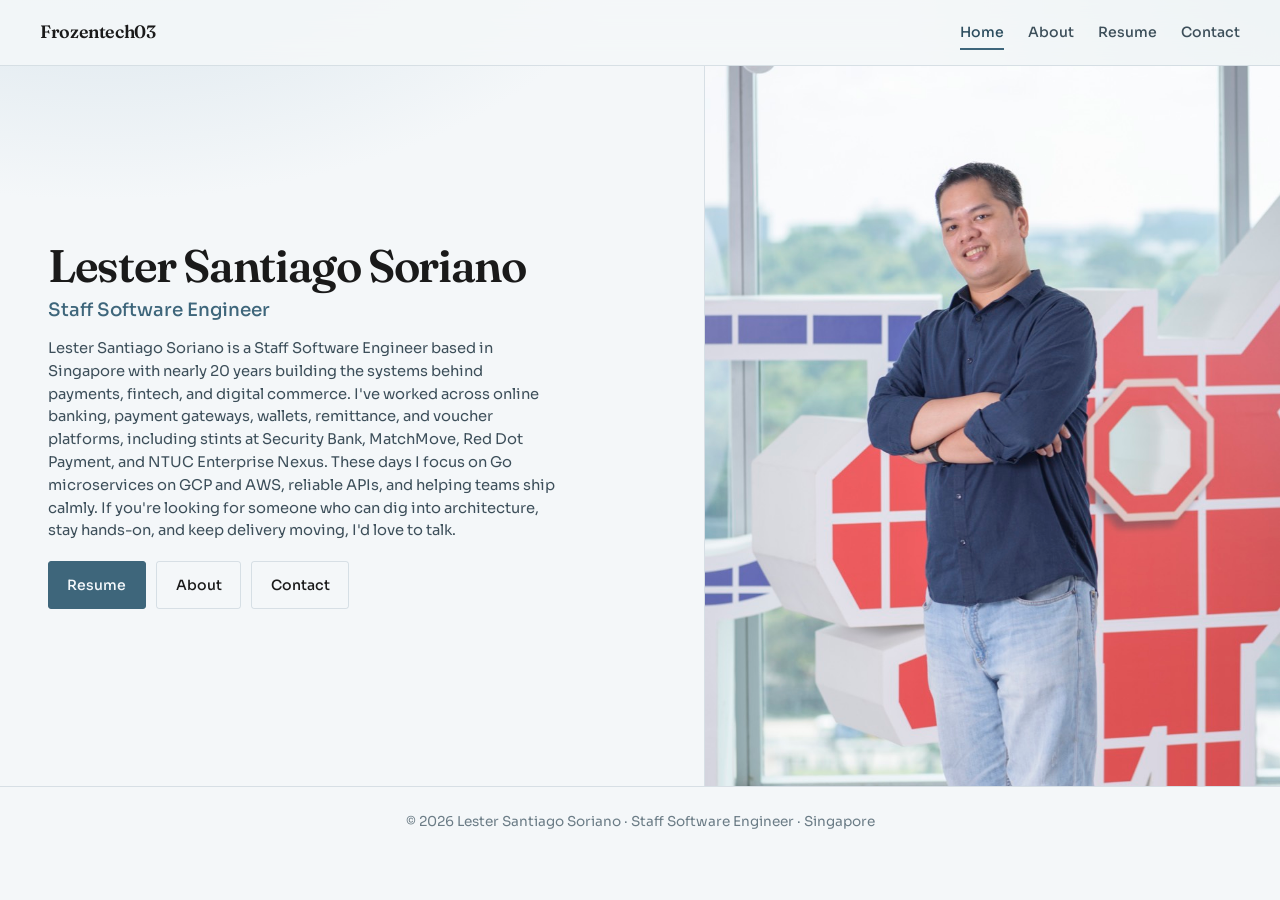
==== index.html @ 342426c4 "Update name to Lester Santiago Soriano Co-Authored-By: Claude Sonnet 5 <noreply@anthropic.com>" ====
<!DOCTYPE html>
<html lang="en">
  <head>
    <meta charset="UTF-8" />
    <meta name="viewport" content="width=device-width, initial-scale=1.0" />
    <title>Lester Santiago Soriano - Staff Software Engineer in Singapore</title>
    <meta
      name="description"
      content="Lester Santiago Soriano is a Staff Software Engineer in Singapore with nearly 20 years building payments, fintech, and digital-commerce backends. Go microservices on GCP and AWS."
    />
    <link rel="canonical" href="https://frozentech03.github.io/" />
    <meta name="author" content="Lester Santiago Soriano" />
    <meta property="og:type" content="profile" />
    <meta property="og:site_name" content="Frozentech03" />
    <meta property="og:title" content="Lester Santiago Soriano - Staff Software Engineer in Singapore" />
    <meta
      property="og:description"
      content="Staff Software Engineer in Singapore. Payments, fintech, and backend platforms. Nearly 20 years across Security Bank, MatchMove, Red Dot Payment, and NTUC."
    />
    <meta property="og:url" content="https://frozentech03.github.io/" />
    <meta property="og:image" content="https://frozentech03.github.io/assets/DSC_6380.jpg" />
    <meta property="og:locale" content="en_SG" />
    <meta property="profile:first_name" content="Lester" />
    <meta property="profile:last_name" content="Soriano" />
    <meta name="twitter:card" content="summary_large_image" />
    <meta name="twitter:title" content="Lester Santiago Soriano - Staff Software Engineer in Singapore" />
    <meta
      name="twitter:description"
      content="Staff Software Engineer in Singapore specializing in payments, fintech, and backend platforms."
    />
    <meta name="twitter:image" content="https://frozentech03.github.io/assets/DSC_6380.jpg" />
    <script type="application/ld+json">
      {
        "@context": "https://schema.org",
        "@graph": [
          {
            "@type": "WebSite",
            "@id": "https://frozentech03.github.io/#website",
            "url": "https://frozentech03.github.io/",
            "name": "Frozentech03",
            "alternateName": "Lester Soriano",
            "description": "Personal site and resume of Lester Santiago Soriano, Staff Software Engineer in Singapore.",
            "publisher": { "@id": "https://frozentech03.github.io/#person" },
            "inLanguage": "en"
          },
          {
            "@type": "ProfilePage",
            "@id": "https://frozentech03.github.io/#webpage",
            "url": "https://frozentech03.github.io/",
            "name": "Lester Santiago Soriano - Staff Software Engineer in Singapore",
            "isPartOf": { "@id": "https://frozentech03.github.io/#website" },
            "about": { "@id": "https://frozentech03.github.io/#person" },
            "mainEntity": { "@id": "https://frozentech03.github.io/#person" }
          },
          {
            "@type": "Person",
            "@id": "https://frozentech03.github.io/#person",
            "name": "Lester Santiago Soriano",
            "alternateName": ["Lester Soriano", "Lester Santiago"],
            "jobTitle": "Staff Software Engineer",
            "description": "Lester Santiago Soriano is a Staff Software Engineer based in Singapore with nearly 20 years building backend systems for payments, fintech, and digital commerce. He currently works at NTUC Enterprise Nexus and previously worked at MatchMove, Red Dot Payment, and Security Bank.",
            "url": "https://frozentech03.github.io/",
            "image": "https://frozentech03.github.io/assets/DSC_6380.jpg",
            "email": "mailto:lestersoriano@yahoo.com",
            "telephone": "+65-9351-3543",
            "address": {
              "@type": "PostalAddress",
              "addressLocality": "Singapore",
              "addressCountry": "SG"
            },
            "worksFor": {
              "@type": "Organization",
              "name": "NTUC Enterprise Nexus Co-operative Limited"
            },
            "alumniOf": {
              "@type": "CollegeOrUniversity",
              "name": "Saint Louis University"
            },
            "knowsAbout": [
              "Payments",
              "Fintech",
              "Go",
              "Microservices",
              "Distributed systems",
              "REST APIs",
              "gRPC",
              "GCP",
              "AWS",
              "Digital wallets",
              "Remittance"
            ],
            "knowsLanguage": ["English", "Filipino"],
            "sameAs": ["https://www.linkedin.com/in/lester-santiago-soriano"]
          }
        ]
      }
    </script>
    <link rel="preconnect" href="https://fonts.googleapis.com" />
    <link rel="preconnect" href="https://fonts.gstatic.com" crossorigin />
    <link
      href="https://fonts.googleapis.com/css2?family=Fraunces:opsz,wght@9..144,500;9..144,600&family=Sora:wght@400;500;600&display=swap"
      rel="stylesheet"
    />
    <link rel="stylesheet" href="styles.css" />
  </head>
  <body>
    <a class="skip-link" href="#main">Skip to content</a>

    <header class="site-header">
      <a class="logo" href="index.html">Frozentech03</a>
      <nav class="nav" aria-label="Primary">
        <a href="index.html" aria-current="page">Home</a>
        <a href="about.html">About</a>
        <a href="resume.html">Resume</a>
        <a href="contact.html">Contact</a>
      </nav>
    </header>

    <main id="main">
      <section class="hero" aria-label="Introduction">
        <div class="hero-copy">
          <h1 class="hero-brand">Lester Santiago Soriano</h1>
          <p class="hero-role">Staff Software Engineer</p>
          <p class="hero-lede">
            Lester Santiago Soriano is a Staff Software Engineer based in Singapore with
            nearly 20 years building the systems behind payments, fintech, and
            digital commerce. I've worked across online banking, payment
            gateways, wallets, remittance, and voucher platforms, including
            stints at Security Bank, MatchMove, Red Dot Payment, and NTUC
            Enterprise Nexus. These days I focus on Go microservices on GCP and
            AWS, reliable APIs, and helping teams ship calmly. If you're looking
            for someone who can dig into architecture, stay hands-on, and keep
            delivery moving, I'd love to talk.
          </p>
          <div class="hero-actions">
            <a class="btn btn-primary" href="resume.html">Resume</a>
            <a class="btn btn-ghost" href="about.html">About</a>
            <a class="btn btn-ghost" href="contact.html">Contact</a>
          </div>
        </div>
        <div class="hero-visual">
          <img
            src="assets/DSC_6380.jpg"
            alt="Lester Santiago Soriano"
            width="900"
            height="1200"
          />
        </div>
      </section>
    </main>

    <footer class="site-footer">
      <p>&copy; 2026 Lester Santiago Soriano &middot; Staff Software Engineer &middot; Singapore</p>
    </footer>
  </body>
</html>
---- styles.css ----
:root {
  --blue: rgb(62, 102, 123);
  --blue-deep: rgb(45, 78, 95);
  --blue-soft: rgb(110, 150, 170);
  --ink: #1a1a1a;
  --ink-soft: #3d4f5a;
  --muted: #6b7c86;
  --paper: #f4f7f9;
  --surface: #ffffff;
  --line: rgba(62, 102, 123, 0.16);
  --font-display: "Fraunces", Georgia, serif;
  --font-body: "Sora", sans-serif;
  --ease: cubic-bezier(0.22, 1, 0.36, 1);
  --header-h: 4.1rem;
  --max: 1080px;
}

*,
*::before,
*::after {
  box-sizing: border-box;
}

html {
  scroll-behavior: smooth;
}

body {
  margin: 0;
  min-height: 100vh;
  font-family: var(--font-body);
  color: var(--ink);
  background:
    radial-gradient(1000px 560px at 8% -12%, #d5e2ea 0%, transparent 55%),
    radial-gradient(800px 480px at 100% 0%, #c9d8e0 0%, transparent 48%),
    var(--paper);
  line-height: 1.6;
  font-size: 1.02rem;
}

img {
  max-width: 100%;
  display: block;
}

a {
  color: inherit;
}

.skip-link {
  position: absolute;
  left: 1rem;
  top: -3rem;
  background: var(--blue);
  color: #fff;
  padding: 0.5rem 0.75rem;
  z-index: 100;
}

.skip-link:focus {
  top: 1rem;
}

.site-header {
  position: sticky;
  top: 0;
  z-index: 50;
  height: var(--header-h);
  display: flex;
  align-items: center;
  justify-content: space-between;
  padding: 0 clamp(1.25rem, 4vw, 2.5rem);
  background: rgba(244, 247, 249, 0.88);
  backdrop-filter: blur(12px);
  border-bottom: 1px solid var(--line);
}

.logo {
  font-family: var(--font-display);
  font-weight: 600;
  font-size: 1.12rem;
  letter-spacing: -0.02em;
  text-decoration: none;
}

.nav {
  display: flex;
  gap: clamp(0.85rem, 2vw, 1.5rem);
  font-size: 0.88rem;
  font-weight: 500;
}

.nav a {
  text-decoration: none;
  color: var(--ink-soft);
  position: relative;
}

.nav a:hover,
.nav a[aria-current="page"] {
  color: var(--blue-deep);
}

.nav a[aria-current="page"]::after {
  content: "";
  position: absolute;
  left: 0;
  right: 0;
  bottom: -0.4rem;
  height: 2px;
  background: var(--blue);
}

.btn {
  display: inline-flex;
  align-items: center;
  justify-content: center;
  padding: 0.85rem 1.3rem;
  font: inherit;
  font-size: 0.9rem;
  font-weight: 500;
  text-decoration: none;
  border-radius: 3px;
  transition: background 0.25s var(--ease), color 0.25s var(--ease),
    border-color 0.25s var(--ease), transform 0.25s var(--ease);
}

.btn:hover {
  transform: translateY(-1px);
}

.btn-primary {
  background: var(--blue);
  color: #f4f8fb;
  border: 1px solid var(--blue);
}

.btn-primary:hover {
  background: var(--blue-deep);
  border-color: var(--blue-deep);
  color: #fff;
}

.btn-ghost {
  background: transparent;
  color: var(--ink);
  border: 1px solid var(--line);
}

.btn-ghost:hover {
  border-color: var(--blue);
  color: var(--blue-deep);
}

.site-footer {
  margin-top: auto;
  padding: 1.5rem clamp(1.25rem, 4vw, 2.5rem) 2.25rem;
  border-top: 1px solid var(--line);
  color: var(--muted);
  font-size: 0.85rem;
  text-align: center;
}

.site-footer p {
  margin: 0;
}

/* Home */
.hero {
  display: grid;
  grid-template-columns: 1.1fr 0.9fr;
  align-items: stretch;
  max-height: min(720px, calc(100vh - var(--header-h) - 2.5rem));
  min-height: 0;
}

.hero-copy {
  display: flex;
  flex-direction: column;
  justify-content: center;
  padding: clamp(1.5rem, 3.5vw, 2.5rem) clamp(1.35rem, 4vw, 3rem);
  max-width: 38rem;
  min-height: 0;
}

.hero-brand {
  margin: 0 0 0.35rem;
  font-family: var(--font-display);
  font-size: clamp(1.9rem, 4vw, 2.85rem);
  font-weight: 600;
  line-height: 1.05;
  letter-spacing: -0.03em;
}

.hero-role {
  margin: 0 0 0.75rem;
  font-size: clamp(1rem, 1.7vw, 1.15rem);
  font-weight: 500;
  color: var(--blue);
}

.hero-lede {
  margin: 0 0 1.15rem;
  color: var(--ink-soft);
  max-width: 36rem;
  font-size: 0.92rem;
  line-height: 1.55;
}

.hero-actions {
  display: flex;
  flex-wrap: wrap;
  gap: 0.65rem;
}

.hero-actions .btn {
  padding: 0.75rem 1.15rem;
  font-size: 0.88rem;
}

.hero-visual {
  overflow: hidden;
  border-left: 1px solid var(--line);
  min-height: 0;
}

.hero-visual img {
  width: 100%;
  height: 100%;
  max-height: min(720px, calc(100vh - var(--header-h) - 2.5rem));
  object-fit: cover;
  object-position: center top;
}

/* Page shell for inner pages */
.page-shell {
  max-width: var(--max);
  margin: 0 auto;
  padding: clamp(2.5rem, 6vw, 4rem) clamp(1.25rem, 4vw, 2.5rem)
    clamp(3rem, 8vw, 5rem);
}

.page-intro {
  max-width: 40rem;
  margin-bottom: clamp(2rem, 5vw, 3rem);
}

.page-intro h1 {
  margin: 0 0 0.65rem;
  font-family: var(--font-display);
  font-size: clamp(2rem, 4vw, 2.85rem);
  font-weight: 600;
  letter-spacing: -0.02em;
  line-height: 1.15;
}

.page-intro p {
  margin: 0;
  color: var(--muted);
}

.page-intro p + p {
  margin-top: 0.85rem;
  color: var(--ink-soft);
}

/* About gallery */
.gallery {
  display: grid;
  grid-template-columns: repeat(auto-fill, minmax(140px, 1fr));
  gap: 0.75rem;
  margin-top: 2rem;
}

.gallery-item {
  margin: 0;
  padding: 0;
  border: none;
  border-radius: 3px;
  overflow: hidden;
  background: #dfe7ec;
  cursor: zoom-in;
  aspect-ratio: 1;
  display: block;
  width: 100%;
  transition: transform 0.35s var(--ease), box-shadow 0.35s var(--ease);
}

.gallery-item:hover,
.gallery-item:focus-visible {
  transform: translateY(-2px);
  box-shadow: 0 8px 22px rgba(62, 102, 123, 0.18);
  outline: 2px solid var(--blue);
  outline-offset: 2px;
}

.gallery-item img {
  width: 100%;
  height: 100%;
  object-fit: cover;
  object-position: center top;
  display: block;
  pointer-events: none;
}

.lightbox {
  position: fixed;
  inset: 0;
  z-index: 300;
  display: none;
  align-items: center;
  justify-content: center;
  padding: 1.5rem;
  background: rgba(18, 28, 34, 0.9);
  backdrop-filter: blur(6px);
}

.lightbox.is-open {
  display: flex;
}

.lightbox-img {
  display: block;
  max-width: calc(100vw - 3rem);
  max-height: calc(100vh - 3rem);
  width: auto;
  height: auto;
  margin: 0 auto;
  object-fit: contain;
  border-radius: 3px;
  box-shadow: 0 16px 48px rgba(0, 0, 0, 0.35);
}

.lightbox-close {
  position: fixed;
  top: 1rem;
  right: 1rem;
  z-index: 301;
  border: 1px solid rgba(255, 255, 255, 0.35);
  background: rgba(255, 255, 255, 0.12);
  color: #fff;
  font: inherit;
  font-size: 0.88rem;
  font-weight: 500;
  padding: 0.55rem 0.9rem;
  border-radius: 3px;
  cursor: pointer;
}

.lightbox-close:hover,
.lightbox-close:focus-visible {
  background: rgba(255, 255, 255, 0.22);
}

body.lightbox-open {
  overflow: hidden;
}

.about-story {
  display: grid;
  gap: 1rem;
  max-width: 42rem;
  margin-top: 2.5rem;
  color: var(--ink-soft);
}

.about-story p {
  margin: 0;
}

/* Resume */
.resume-panel {
  background: var(--surface);
  border: 1px solid var(--line);
  box-shadow: 0 10px 30px rgba(62, 102, 123, 0.08);
  padding: clamp(1.5rem, 4vw, 2.5rem);
}

.resume-panel .resume-top {
  display: flex;
  flex-wrap: wrap;
  justify-content: space-between;
  gap: 1rem;
  align-items: flex-start;
  margin-bottom: 1.75rem;
  padding-bottom: 1.25rem;
  border-bottom: 1px solid var(--line);
}

.resume-panel .resume-top h1 {
  margin: 0;
  font-family: var(--font-display);
  font-size: clamp(1.8rem, 3vw, 2.3rem);
  letter-spacing: -0.02em;
}

.resume-panel .resume-top .title {
  margin: 0.35rem 0 0;
  color: var(--blue);
  font-weight: 600;
}

.cv-download {
  display: inline-flex;
  align-items: center;
  justify-content: center;
  padding: 0.7rem 1.1rem;
  background: var(--blue);
  color: #f4f8fb;
  font-weight: 600;
  font-size: 0.88rem;
  text-decoration: none;
  border-radius: 3px;
}

.cv-download:hover {
  background: var(--blue-deep);
  color: #fff;
}

.block + .block {
  margin-top: 2rem;
}

.section-title {
  margin: 0 0 0.9rem;
  padding-bottom: 0.45rem;
  border-bottom: 2px solid var(--blue);
  font-size: 1.05rem;
  font-weight: 700;
  text-transform: uppercase;
  letter-spacing: 0.03em;
}

.summary {
  margin: 0 0 0.75rem;
  color: #333;
  font-size: 0.95rem;
}

.employer + .employer {
  margin-top: 1.75rem;
  padding-top: 1.5rem;
  border-top: 1px solid var(--line);
}

.employer > .company {
  margin: 0 0 0.85rem;
  color: var(--blue);
  font-weight: 700;
  font-size: 1.08rem;
}

.role + .role {
  margin-top: 1.15rem;
}

.role-top {
  display: flex;
  justify-content: space-between;
  gap: 1rem;
  align-items: flex-start;
}

.role h4 {
  margin: 0;
  font-size: 1.02rem;
  font-weight: 700;
}

.job-meta {
  text-align: right;
  color: var(--muted);
  font-size: 0.86rem;
  flex-shrink: 0;
}

.job-meta p {
  margin: 0;
}

.job-meta p + p {
  margin-top: 0.2rem;
}

.job-blurb {
  margin: 0.5rem 0 0;
  color: #333;
  font-size: 0.92rem;
}

.role ul {
  margin: 0.55rem 0 0;
  padding-left: 1.15rem;
  color: #333;
  font-size: 0.92rem;
}

.role li + li {
  margin-top: 0.25rem;
}

.tech-line {
  margin: 0.9rem 0 0;
  padding-top: 0.55rem;
  border-top: 1px dashed var(--line);
  color: var(--muted);
  font-size: 0.8rem;
  line-height: 1.4;
}

.skills-board {
  display: grid;
  gap: 1.25rem;
  border-top: 1px solid var(--line);
  padding-top: 1.25rem;
}

@media (min-width: 720px) {
  .skills-board {
    grid-template-columns: 1fr 1fr;
  }
}

.skills-board h3 {
  margin: 0 0 0.4rem;
  font-size: 0.78rem;
  font-weight: 700;
  letter-spacing: 0.05em;
  text-transform: uppercase;
  color: var(--blue-deep);
}

.skills-board p,
.skills-board ul {
  margin: 0;
  color: var(--ink-soft);
  font-size: 0.9rem;
}

.skills-board ul {
  list-style: none;
  padding: 0;
  display: flex;
  flex-wrap: wrap;
  gap: 0.4rem;
}

.skills-board li {
  background: rgba(62, 102, 123, 0.08);
  color: var(--blue-deep);
  font-weight: 600;
  font-size: 0.82rem;
  padding: 0.35rem 0.55rem;
  border-radius: 2px;
}

.tech-skills {
  margin: 0;
  display: grid;
  gap: 0.75rem;
}

.tech-skills div {
  display: grid;
  gap: 0.15rem;
}

.tech-skills dt {
  margin: 0;
  font-size: 0.78rem;
  font-weight: 700;
  letter-spacing: 0.04em;
  text-transform: uppercase;
  color: var(--blue-deep);
}

.tech-skills dd {
  margin: 0;
  font-size: 0.88rem;
  color: var(--ink-soft);
}

.testimonials {
  display: grid;
  gap: 0;
}

.testimonial {
  margin: 0;
  padding: 0 0 1.15rem;
  border-bottom: 1px dashed var(--line);
}

.testimonial-name {
  margin: 1.15rem 0 0.25rem;
  color: var(--blue);
  font-weight: 700;
  font-size: 1.05rem;
}

.testimonials .testimonial:first-child .testimonial-name {
  margin-top: 0.35rem;
}

.testimonial-name a {
  color: inherit;
  text-decoration: none;
}

.testimonial-name a:hover {
  text-decoration: underline;
  text-underline-offset: 0.15em;
}

.testimonial-top {
  display: flex;
  justify-content: space-between;
  gap: 1rem;
  align-items: flex-start;
  margin-bottom: 0.55rem;
}

.testimonial-title {
  margin: 0;
  font-size: 0.98rem;
  font-weight: 700;
}

.testimonial-date {
  margin: 0;
  color: var(--muted);
  font-size: 0.86rem;
  text-align: right;
  flex-shrink: 0;
}

.testimonial-body {
  margin: 0;
  color: #333;
  font-size: 0.92rem;
}

.edu-list {
  list-style: none;
  margin: 0;
  padding: 0;
  display: grid;
  gap: 1rem;
}

.edu-list h3,
.job h3 {
  margin: 0 0 0.2rem;
  font-family: var(--font-display);
  font-size: 1.15rem;
}

.edu-list p,
.job .company {
  margin: 0.15rem 0 0;
  color: var(--blue);
  font-weight: 600;
  font-size: 0.95rem;
}

.job + .job {
  margin-top: 1.15rem;
}

.job-top {
  display: flex;
  justify-content: space-between;
  gap: 1rem;
  align-items: flex-start;
}

/* Contact */
.contact-card {
  max-width: 36rem;
  background: var(--surface);
  border: 1px solid var(--line);
  padding: clamp(1.5rem, 4vw, 2.25rem);
  box-shadow: 0 10px 28px rgba(62, 102, 123, 0.08);
}

.contact-links {
  list-style: none;
  margin: 1.25rem 0 0;
  padding: 0;
  display: grid;
  gap: 0.75rem;
}

.contact-links a,
.contact-links span {
  font-weight: 500;
  color: var(--blue-deep);
  text-decoration: none;
}

.contact-links a:hover {
  text-decoration: underline;
  text-underline-offset: 0.18em;
}

.contact-links .label {
  display: block;
  font-size: 0.75rem;
  font-weight: 600;
  letter-spacing: 0.04em;
  text-transform: uppercase;
  color: var(--muted);
  margin-bottom: 0.15rem;
}

@media (max-width: 900px) {
  .nav {
    gap: 0.75rem;
    font-size: 0.8rem;
  }

  .hero {
    grid-template-columns: 1fr;
    max-height: none;
  }

  .hero-visual {
    order: -1;
    border-left: none;
    border-bottom: 1px solid var(--line);
    border-top: none;
    background: transparent;
  }

  .hero-copy {
    padding: 1.25rem 1.15rem 1.15rem;
  }

  .hero-visual img {
    width: 100%;
    height: auto;
    aspect-ratio: 4 / 5;
    max-height: min(58vh, 480px);
    min-height: 0;
    object-fit: cover;
    object-position: center top;
  }

  .gallery {
    grid-template-columns: repeat(auto-fill, minmax(120px, 1fr));
  }

  .role-top,
  .testimonial-top {
    flex-direction: column;
    gap: 0.35rem;
  }

  .job-meta,
  .testimonial-date {
    text-align: left;
  }
}

@media (max-width: 640px) {
  .nav a:not([aria-current="page"]) {
    /* keep all nav items visible but tighter */
  }
}

@media (prefers-reduced-motion: reduce) {
  html {
    scroll-behavior: auto;
  }

  .btn:hover,
  .gallery-item:hover,
  .gallery-item:focus-visible {
    transform: none;
  }
}
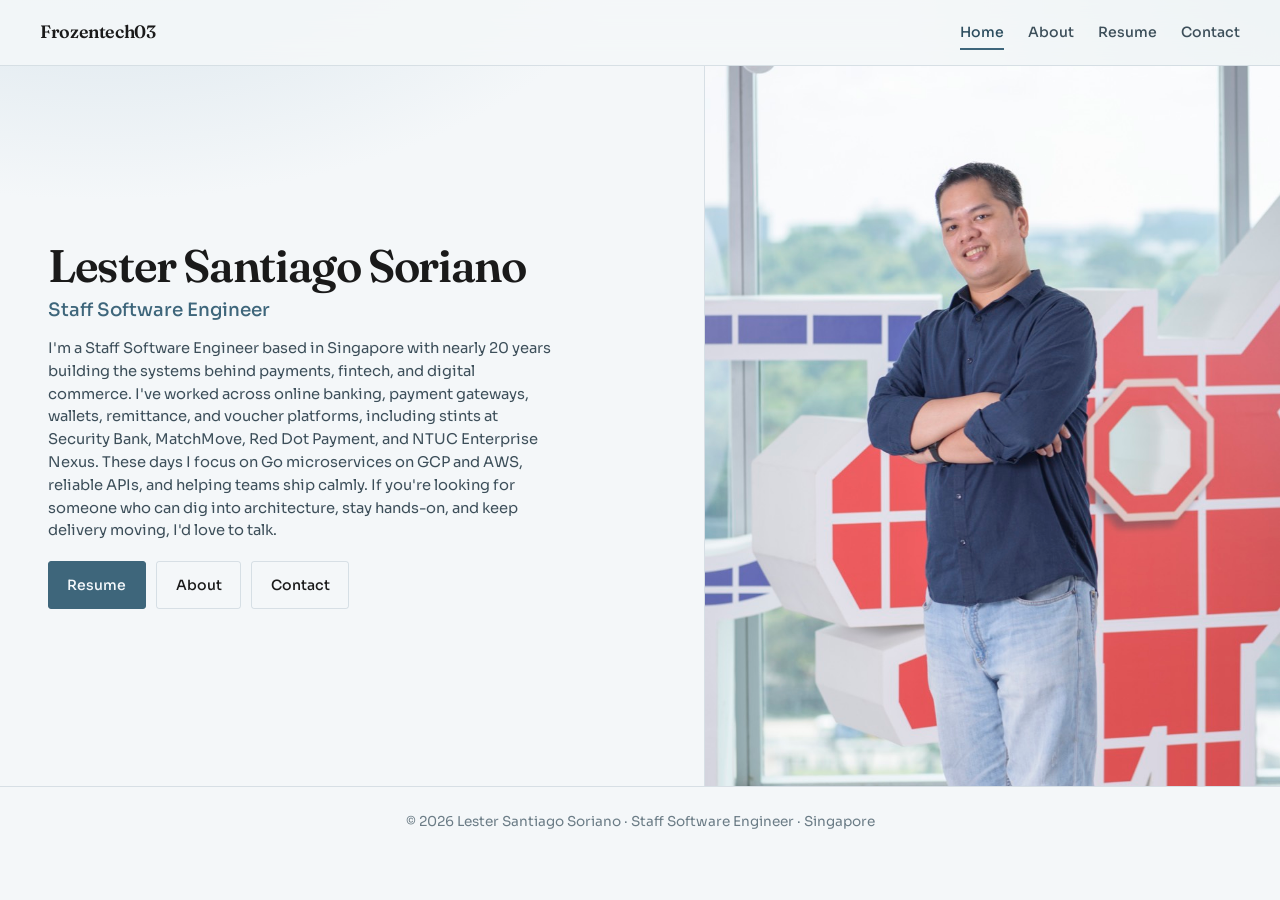
==== commit 78827bf3: "Rewrite hero lede in first person Co-Authored-By: Claude Sonnet 5 <noreply@anthropic.com>" ====
--- a/index.html
+++ b/index.html
@@ -122,7 +122,7 @@
           <h1 class="hero-brand">Lester Santiago Soriano</h1>
           <p class="hero-role">Staff Software Engineer</p>
           <p class="hero-lede">
-            Lester Santiago Soriano is a Staff Software Engineer based in Singapore with
+            I'm a Staff Software Engineer based in Singapore with
             nearly 20 years building the systems behind payments, fintech, and
             digital commerce. I've worked across online banking, payment
             gateways, wallets, remittance, and voucher platforms, including
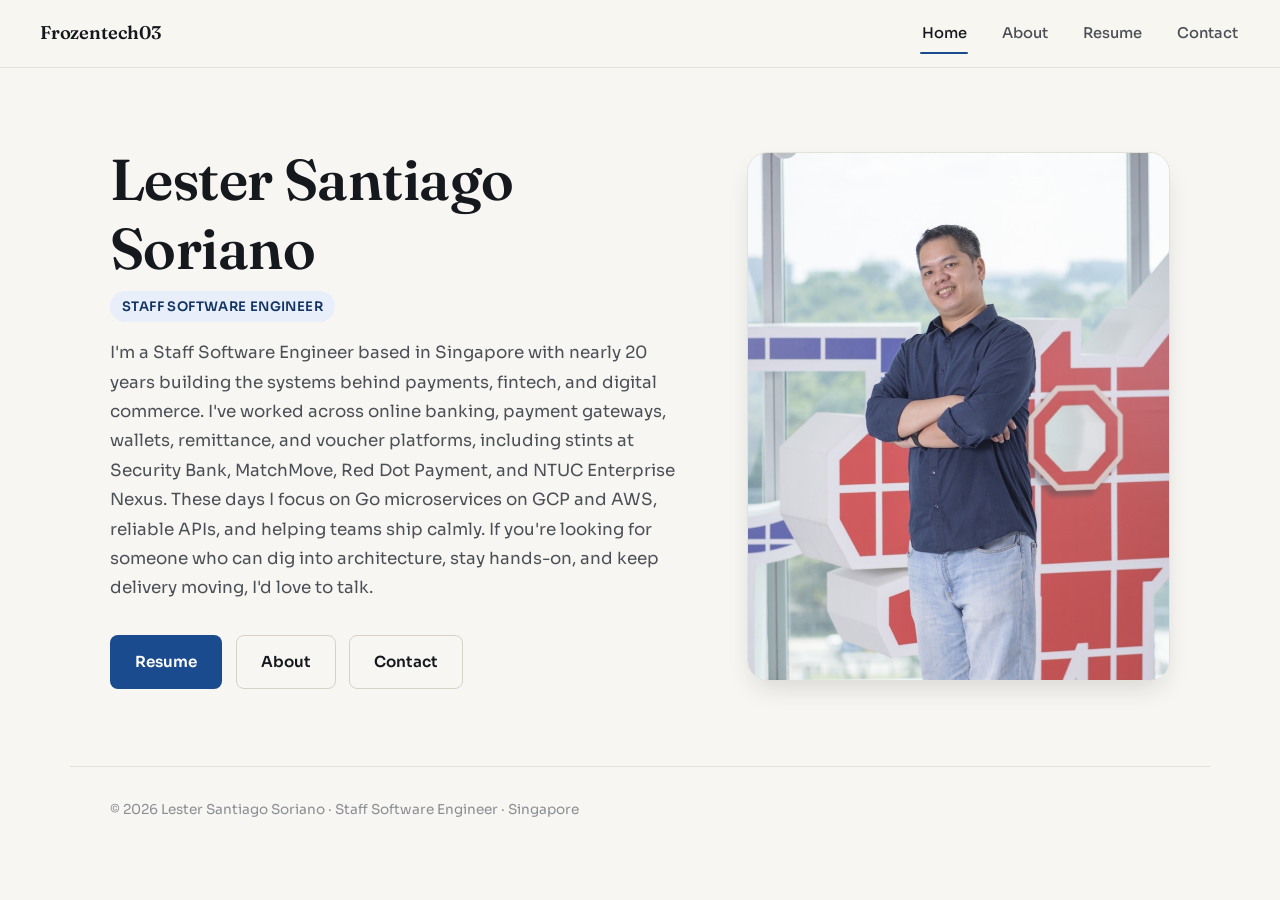
==== commit c7ff3ffc: "Use half-body hero crop so face and upper body are fully visible on mobile" ====
--- a/index.html
+++ b/index.html
@@ -140,10 +140,10 @@
         </div>
         <div class="hero-visual">
           <img
-            src="assets/DSC_6380.jpg"
+            src="assets/hero-halfbody.jpg"
             alt="Lester Santiago Soriano"
-            width="900"
-            height="1200"
+            width="850"
+            height="1050"
           />
         </div>
       </section>
--- a/styles.css
+++ b/styles.css
@@ -1,20 +1,39 @@
+/* ==========================================================================
+   Frozentech03 / Lester Santiago Soriano — design system
+   Minimal, corporate, light theme.
+   ========================================================================== */
+
 :root {
-  --blue: rgb(62, 102, 123);
-  --blue-deep: rgb(45, 78, 95);
-  --blue-soft: rgb(110, 150, 170);
-  --ink: #1a1a1a;
-  --ink-soft: #3d4f5a;
-  --muted: #6b7c86;
-  --paper: #f4f7f9;
+  --bg: #f7f6f2;
   --surface: #ffffff;
-  --line: rgba(62, 102, 123, 0.16);
-  --font-display: "Fraunces", Georgia, serif;
-  --font-body: "Sora", sans-serif;
-  --ease: cubic-bezier(0.22, 1, 0.36, 1);
-  --header-h: 4.1rem;
-  --max: 1080px;
-}
-
+  --surface-alt: #f0eee7;
+  --ink: #15181d;
+  --ink-soft: #4b4f56;
+  --ink-faint: #8a8d93;
+  --border: #e4e1d8;
+  --border-strong: #d6d2c6;
+
+  --accent: #1b4b8f;
+  --accent-dark: #123564;
+  --accent-soft: #e8eefa;
+
+  --serif: "Fraunces", Georgia, "Times New Roman", serif;
+  --sans: "Sora", -apple-system, BlinkMacSystemFont, "Segoe UI", Roboto, Helvetica, Arial, sans-serif;
+
+  --radius-sm: 8px;
+  --radius: 12px;
+  --radius-lg: 20px;
+
+  --shadow-sm: 0 1px 2px rgba(21, 24, 29, 0.06), 0 1px 1px rgba(21, 24, 29, 0.04);
+  --shadow-md: 0 12px 28px -8px rgba(21, 24, 29, 0.16);
+
+  --container: 1140px;
+  --content: 66ch;
+
+  --header-h: 4.25rem;
+}
+
+/* ---------- Reset ---------- */
 *,
 *::before,
 *::after {
@@ -27,15 +46,13 @@
 
 body {
   margin: 0;
-  min-height: 100vh;
-  font-family: var(--font-body);
-  color: var(--ink);
-  background:
-    radial-gradient(1000px 560px at 8% -12%, #d5e2ea 0%, transparent 55%),
-    radial-gradient(800px 480px at 100% 0%, #c9d8e0 0%, transparent 48%),
-    var(--paper);
-  line-height: 1.6;
-  font-size: 1.02rem;
+  background: var(--bg);
+  color: var(--ink);
+  font-family: var(--sans);
+  font-size: 16px;
+  line-height: 1.65;
+  -webkit-font-smoothing: antialiased;
+  text-rendering: optimizeLegibility;
 }
 
 img {
@@ -44,61 +61,113 @@
 }
 
 a {
-  color: inherit;
-}
-
+  color: var(--accent);
+  text-decoration-color: rgba(27, 75, 143, 0.35);
+  text-underline-offset: 3px;
+}
+
+a:hover {
+  color: var(--accent-dark);
+}
+
+h1,
+h2,
+h3,
+h4 {
+  font-family: var(--serif);
+  color: var(--ink);
+  line-height: 1.2;
+  margin: 0 0 0.6em;
+  font-weight: 600;
+  letter-spacing: -0.01em;
+}
+
+p {
+  margin: 0 0 1em;
+}
+
+ul {
+  margin: 0;
+  padding: 0;
+}
+
+button {
+  font: inherit;
+}
+
+:focus-visible {
+  outline: 2px solid var(--accent);
+  outline-offset: 3px;
+  border-radius: 4px;
+}
+
+/* ---------- Skip link ---------- */
 .skip-link {
   position: absolute;
-  left: 1rem;
-  top: -3rem;
-  background: var(--blue);
+  left: -999px;
+  top: 0;
+  background: var(--accent);
   color: #fff;
-  padding: 0.5rem 0.75rem;
-  z-index: 100;
+  padding: 0.75rem 1.25rem;
+  border-radius: 0 0 8px 0;
+  z-index: 200;
+  font-weight: 600;
 }
 
 .skip-link:focus {
-  top: 1rem;
-}
-
+  left: 0;
+}
+
+/* ---------- Header ---------- */
 .site-header {
   position: sticky;
   top: 0;
-  z-index: 50;
-  height: var(--header-h);
+  z-index: 100;
   display: flex;
   align-items: center;
   justify-content: space-between;
-  padding: 0 clamp(1.25rem, 4vw, 2.5rem);
-  background: rgba(244, 247, 249, 0.88);
-  backdrop-filter: blur(12px);
-  border-bottom: 1px solid var(--line);
+  gap: 1.5rem;
+  height: var(--header-h);
+  padding-inline: clamp(1.25rem, 4vw, 2.5rem);
+  background: rgba(247, 246, 242, 0.86);
+  backdrop-filter: blur(10px);
+  -webkit-backdrop-filter: blur(10px);
+  border-bottom: 1px solid var(--border);
 }
 
 .logo {
-  font-family: var(--font-display);
-  font-weight: 600;
-  font-size: 1.12rem;
-  letter-spacing: -0.02em;
+  font-family: var(--serif);
+  font-weight: 600;
+  font-size: 1.15rem;
+  color: var(--ink);
   text-decoration: none;
+  letter-spacing: -0.01em;
+}
+
+.logo:hover {
+  color: var(--accent);
 }
 
 .nav {
   display: flex;
-  gap: clamp(0.85rem, 2vw, 1.5rem);
-  font-size: 0.88rem;
+  gap: clamp(1rem, 2.5vw, 2rem);
+  font-size: 0.92rem;
   font-weight: 500;
 }
 
 .nav a {
+  color: var(--ink-soft);
   text-decoration: none;
-  color: var(--ink-soft);
+  padding: 0.4rem 0.1rem;
   position: relative;
 }
 
-.nav a:hover,
+.nav a:hover {
+  color: var(--ink);
+}
+
 .nav a[aria-current="page"] {
-  color: var(--blue-deep);
+  color: var(--ink);
 }
 
 .nav a[aria-current="page"]::after {
@@ -106,203 +175,219 @@
   position: absolute;
   left: 0;
   right: 0;
-  bottom: -0.4rem;
+  bottom: -2px;
   height: 2px;
-  background: var(--blue);
-}
-
+  background: var(--accent);
+  border-radius: 2px;
+}
+
+/* ---------- Buttons ---------- */
 .btn {
   display: inline-flex;
   align-items: center;
   justify-content: center;
-  padding: 0.85rem 1.3rem;
-  font: inherit;
-  font-size: 0.9rem;
-  font-weight: 500;
+  gap: 0.5rem;
+  padding: 0.85rem 1.5rem;
+  border-radius: var(--radius-sm);
+  font-weight: 600;
+  font-size: 0.95rem;
   text-decoration: none;
-  border-radius: 3px;
-  transition: background 0.25s var(--ease), color 0.25s var(--ease),
-    border-color 0.25s var(--ease), transform 0.25s var(--ease);
-}
-
-.btn:hover {
-  transform: translateY(-1px);
+  border: 1px solid transparent;
+  transition: background-color 0.15s ease, border-color 0.15s ease, color 0.15s ease, transform 0.15s ease;
+}
+
+.btn:active {
+  transform: translateY(1px);
 }
 
 .btn-primary {
-  background: var(--blue);
-  color: #f4f8fb;
-  border: 1px solid var(--blue);
+  background: var(--accent);
+  color: #fff;
 }
 
 .btn-primary:hover {
-  background: var(--blue-deep);
-  border-color: var(--blue-deep);
+  background: var(--accent-dark);
   color: #fff;
 }
 
 .btn-ghost {
   background: transparent;
-  color: var(--ink);
-  border: 1px solid var(--line);
+  border-color: var(--border-strong);
+  color: var(--ink);
 }
 
 .btn-ghost:hover {
-  border-color: var(--blue);
-  color: var(--blue-deep);
-}
-
-.site-footer {
-  margin-top: auto;
-  padding: 1.5rem clamp(1.25rem, 4vw, 2.5rem) 2.25rem;
-  border-top: 1px solid var(--line);
-  color: var(--muted);
-  font-size: 0.85rem;
-  text-align: center;
-}
-
-.site-footer p {
-  margin: 0;
-}
-
-/* Home */
+  border-color: var(--accent);
+  color: var(--accent);
+}
+
+.cv-download {
+  display: inline-flex;
+  align-items: center;
+  gap: 0.5rem;
+  padding: 0.7rem 1.25rem;
+  border-radius: var(--radius-sm);
+  border: 1px solid var(--border-strong);
+  color: var(--ink);
+  font-weight: 600;
+  font-size: 0.9rem;
+  text-decoration: none;
+  white-space: nowrap;
+}
+
+.cv-download::before {
+  content: "↓";
+  color: var(--accent);
+  font-weight: 700;
+}
+
+.cv-download:hover {
+  border-color: var(--accent);
+  color: var(--accent);
+}
+
+/* ---------- Hero (home) ---------- */
 .hero {
+  max-width: var(--container);
+  margin: 0 auto;
+  padding: clamp(2.5rem, 6vw, 5.5rem) clamp(1.25rem, 4vw, 2.5rem);
   display: grid;
-  grid-template-columns: 1.1fr 0.9fr;
-  align-items: stretch;
-  max-height: min(720px, calc(100vh - var(--header-h) - 2.5rem));
-  min-height: 0;
-}
-
-.hero-copy {
-  display: flex;
-  flex-direction: column;
-  justify-content: center;
-  padding: clamp(1.5rem, 3.5vw, 2.5rem) clamp(1.35rem, 4vw, 3rem);
-  max-width: 38rem;
-  min-height: 0;
+  grid-template-columns: 1.15fr 0.85fr;
+  gap: clamp(2rem, 5vw, 4rem);
+  align-items: center;
+}
+
+.hero-role {
+  display: inline-block;
+  margin: 0 0 1rem;
+  padding: 0.3rem 0.75rem;
+  background: var(--accent-soft);
+  color: var(--accent-dark);
+  border-radius: 999px;
+  font-size: 0.82rem;
+  font-weight: 600;
+  letter-spacing: 0.03em;
+  text-transform: uppercase;
 }
 
 .hero-brand {
-  margin: 0 0 0.35rem;
-  font-family: var(--font-display);
-  font-size: clamp(1.9rem, 4vw, 2.85rem);
-  font-weight: 600;
-  line-height: 1.05;
-  letter-spacing: -0.03em;
-}
-
-.hero-role {
-  margin: 0 0 0.75rem;
-  font-size: clamp(1rem, 1.7vw, 1.15rem);
-  font-weight: 500;
-  color: var(--blue);
+  font-size: clamp(2.3rem, 4.6vw, 3.6rem);
+  margin-bottom: 0.5rem;
 }
 
 .hero-lede {
-  margin: 0 0 1.15rem;
-  color: var(--ink-soft);
-  max-width: 36rem;
-  font-size: 0.92rem;
-  line-height: 1.55;
+  max-width: 60ch;
+  color: var(--ink-soft);
+  font-size: 1.05rem;
+  line-height: 1.75;
+  margin-bottom: 2rem;
 }
 
 .hero-actions {
   display: flex;
   flex-wrap: wrap;
-  gap: 0.65rem;
-}
-
-.hero-actions .btn {
-  padding: 0.75rem 1.15rem;
-  font-size: 0.88rem;
-}
-
-.hero-visual {
-  overflow: hidden;
-  border-left: 1px solid var(--line);
-  min-height: 0;
+  gap: 0.85rem;
 }
 
 .hero-visual img {
   width: 100%;
-  height: 100%;
-  max-height: min(720px, calc(100vh - var(--header-h) - 2.5rem));
+  height: auto;
+  aspect-ratio: 4 / 5;
   object-fit: cover;
-  object-position: center top;
-}
-
-/* Page shell for inner pages */
+  object-position: center 15%;
+  border-radius: var(--radius-lg);
+  box-shadow: var(--shadow-md);
+  border: 1px solid var(--border);
+}
+
+/* ---------- Page shell (about / resume / contact) ---------- */
 .page-shell {
-  max-width: var(--max);
+  max-width: var(--container);
   margin: 0 auto;
-  padding: clamp(2.5rem, 6vw, 4rem) clamp(1.25rem, 4vw, 2.5rem)
-    clamp(3rem, 8vw, 5rem);
+  padding: clamp(2rem, 5vw, 3.5rem) clamp(1.25rem, 4vw, 2.5rem) clamp(3rem, 6vw, 5rem);
 }
 
 .page-intro {
-  max-width: 40rem;
-  margin-bottom: clamp(2rem, 5vw, 3rem);
+  max-width: var(--content);
+  margin-bottom: clamp(2rem, 4vw, 3rem);
 }
 
 .page-intro h1 {
-  margin: 0 0 0.65rem;
-  font-family: var(--font-display);
-  font-size: clamp(2rem, 4vw, 2.85rem);
-  font-weight: 600;
-  letter-spacing: -0.02em;
-  line-height: 1.15;
+  font-size: clamp(2rem, 4vw, 2.6rem);
 }
 
 .page-intro p {
-  margin: 0;
-  color: var(--muted);
-}
-
-.page-intro p + p {
-  margin-top: 0.85rem;
-  color: var(--ink-soft);
-}
-
-/* About gallery */
+  color: var(--ink-soft);
+  font-size: 1.05rem;
+}
+
+/* ---------- About: gallery + story ---------- */
 .gallery {
   display: grid;
   grid-template-columns: repeat(auto-fill, minmax(140px, 1fr));
   gap: 0.75rem;
-  margin-top: 2rem;
+  margin-bottom: clamp(2.5rem, 5vw, 3.5rem);
 }
 
 .gallery-item {
-  margin: 0;
   padding: 0;
-  border: none;
-  border-radius: 3px;
+  border: 1px solid var(--border);
+  border-radius: var(--radius);
   overflow: hidden;
-  background: #dfe7ec;
-  cursor: zoom-in;
-  aspect-ratio: 1;
-  display: block;
-  width: 100%;
-  transition: transform 0.35s var(--ease), box-shadow 0.35s var(--ease);
-}
-
-.gallery-item:hover,
-.gallery-item:focus-visible {
-  transform: translateY(-2px);
-  box-shadow: 0 8px 22px rgba(62, 102, 123, 0.18);
-  outline: 2px solid var(--blue);
-  outline-offset: 2px;
+  background: var(--surface-alt);
+  cursor: pointer;
+  aspect-ratio: 3 / 4;
+  transition: box-shadow 0.15s ease, transform 0.15s ease;
 }
 
 .gallery-item img {
   width: 100%;
   height: 100%;
   object-fit: cover;
-  object-position: center top;
-  display: block;
-  pointer-events: none;
-}
-
+  transition: transform 0.3s ease;
+}
+
+.gallery-item:hover {
+  box-shadow: var(--shadow-md);
+}
+
+.gallery-item:hover img {
+  transform: scale(1.04);
+}
+
+.about-story {
+  max-width: var(--content);
+  font-size: 1.05rem;
+  line-height: 1.8;
+  color: var(--ink-soft);
+}
+
+.about-lead {
+  font-family: var(--serif);
+  font-size: 1.5rem;
+  color: var(--ink);
+  margin-bottom: 1.1em;
+}
+
+.about-emphasis {
+  font-family: var(--serif);
+  font-size: 1.6rem;
+  font-style: italic;
+  color: var(--accent-dark);
+  text-align: left;
+  padding: 0.4rem 0 0.4rem 1.1rem;
+  border-left: 3px solid var(--accent);
+  margin: 1.75em 0;
+}
+
+.about-actions {
+  display: flex;
+  flex-wrap: wrap;
+  gap: 0.85rem;
+  margin-top: 2.25rem;
+}
+
+/* ---------- Lightbox ---------- */
 .lightbox {
   position: fixed;
   inset: 0;
@@ -310,9 +395,8 @@
   display: none;
   align-items: center;
   justify-content: center;
-  padding: 1.5rem;
-  background: rgba(18, 28, 34, 0.9);
-  backdrop-filter: blur(6px);
+  background: rgba(15, 16, 18, 0.92);
+  padding: 2rem;
 }
 
 .lightbox.is-open {
@@ -320,463 +404,553 @@
 }
 
 .lightbox-img {
-  display: block;
-  max-width: calc(100vw - 3rem);
-  max-height: calc(100vh - 3rem);
+  max-width: min(92vw, 900px);
+  max-height: 86vh;
   width: auto;
-  height: auto;
-  margin: 0 auto;
-  object-fit: contain;
-  border-radius: 3px;
-  box-shadow: 0 16px 48px rgba(0, 0, 0, 0.35);
+  border-radius: var(--radius);
+  box-shadow: 0 20px 60px rgba(0, 0, 0, 0.5);
 }
 
 .lightbox-close {
-  position: fixed;
-  top: 1rem;
-  right: 1rem;
-  z-index: 301;
+  position: absolute;
+  top: 1.25rem;
+  right: 1.25rem;
+  background: rgba(255, 255, 255, 0.1);
+  color: #fff;
   border: 1px solid rgba(255, 255, 255, 0.35);
-  background: rgba(255, 255, 255, 0.12);
-  color: #fff;
-  font: inherit;
-  font-size: 0.88rem;
-  font-weight: 500;
-  padding: 0.55rem 0.9rem;
-  border-radius: 3px;
+  border-radius: 999px;
+  padding: 0.55rem 1.1rem;
+  font-weight: 600;
   cursor: pointer;
 }
 
-.lightbox-close:hover,
-.lightbox-close:focus-visible {
-  background: rgba(255, 255, 255, 0.22);
+.lightbox-close:hover {
+  background: rgba(255, 255, 255, 0.2);
 }
 
 body.lightbox-open {
   overflow: hidden;
 }
 
-.about-story {
-  display: grid;
-  gap: 1rem;
-  max-width: 42rem;
-  margin-top: 2.5rem;
-  color: var(--ink-soft);
-}
-
-.about-story p {
-  margin: 0;
-}
-
-/* Resume */
+/* ---------- Contact ---------- */
+.contact-card {
+  background: var(--surface);
+  border: 1px solid var(--border);
+  border-radius: var(--radius-lg);
+  box-shadow: var(--shadow-sm);
+  padding: clamp(1.5rem, 4vw, 2.5rem);
+  max-width: 560px;
+}
+
+.contact-links {
+  list-style: none;
+  display: flex;
+  flex-direction: column;
+  gap: 1.1rem;
+}
+
+.contact-links li {
+  display: flex;
+  flex-direction: column;
+  gap: 0.2rem;
+  padding-bottom: 1.1rem;
+  border-bottom: 1px solid var(--border);
+}
+
+.contact-links li:last-child {
+  border-bottom: none;
+  padding-bottom: 0;
+}
+
+.contact-links .label {
+  font-size: 0.78rem;
+  font-weight: 600;
+  text-transform: uppercase;
+  letter-spacing: 0.05em;
+  color: var(--ink-faint);
+}
+
+.contact-links a {
+  font-size: 1.05rem;
+  font-weight: 600;
+  color: var(--ink);
+  text-decoration: none;
+}
+
+.contact-links a:hover {
+  color: var(--accent);
+}
+
+.contact-links span:not(.label) {
+  font-size: 1.05rem;
+  font-weight: 600;
+  color: var(--ink);
+}
+
+/* ---------- Resume ---------- */
 .resume-panel {
   background: var(--surface);
-  border: 1px solid var(--line);
-  box-shadow: 0 10px 30px rgba(62, 102, 123, 0.08);
-  padding: clamp(1.5rem, 4vw, 2.5rem);
-}
-
-.resume-panel .resume-top {
+  border: 1px solid var(--border);
+  border-radius: var(--radius-lg);
+  box-shadow: var(--shadow-sm);
+  padding: clamp(1.5rem, 4vw, 3rem);
+}
+
+.resume-top {
+  display: flex;
+  flex-wrap: wrap;
+  align-items: center;
+  justify-content: space-between;
+  gap: 1.25rem;
+  padding-bottom: 1.5rem;
+  margin-bottom: 0.5rem;
+  border-bottom: 1px solid var(--border);
+}
+
+.resume-top h1 {
+  font-size: clamp(1.7rem, 3.4vw, 2.1rem);
+  margin-bottom: 0.25rem;
+}
+
+.resume-top .title {
+  color: var(--accent-dark);
+  font-weight: 600;
+  text-transform: uppercase;
+  font-size: 0.82rem;
+  letter-spacing: 0.05em;
+  margin: 0;
+}
+
+/* Quick section nav */
+.resume-quicknav {
+  position: sticky;
+  top: var(--header-h);
+  z-index: 90;
+  display: flex;
+  gap: 1.5rem;
+  overflow-x: auto;
+  padding: 0.85rem 0;
+  margin-bottom: 2rem;
+  background: rgba(255, 255, 255, 0.92);
+  backdrop-filter: blur(6px);
+  border-bottom: 1px solid var(--border);
+  font-size: 0.85rem;
+  font-weight: 600;
+}
+
+.resume-quicknav a {
+  color: var(--ink-faint);
+  text-decoration: none;
+  white-space: nowrap;
+  padding-bottom: 0.2rem;
+  border-bottom: 2px solid transparent;
+}
+
+.resume-quicknav a:hover {
+  color: var(--accent);
+}
+
+.block {
+  padding-top: clamp(2.25rem, 4vw, 3rem);
+  scroll-margin-top: calc(var(--header-h) + 3.5rem);
+}
+
+.block:first-of-type {
+  padding-top: 0.5rem;
+}
+
+.section-title {
+  position: relative;
+  font-size: 1.3rem;
+  padding-left: 1.1rem;
+  margin-bottom: 1.25rem;
+}
+
+.section-title::before {
+  content: "";
+  position: absolute;
+  left: 0;
+  top: 0.15em;
+  bottom: 0.15em;
+  width: 4px;
+  border-radius: 2px;
+  background: var(--accent);
+}
+
+.summary {
+  max-width: var(--content);
+  color: var(--ink-soft);
+  font-size: 1rem;
+  line-height: 1.8;
+}
+
+/* Skills */
+.skills-board {
+  display: grid;
+  grid-template-columns: 1.1fr 0.9fr;
+  gap: clamp(1.75rem, 4vw, 3rem);
+}
+
+.skills-board h3 {
+  font-family: var(--sans);
+  font-size: 0.82rem;
+  font-weight: 700;
+  text-transform: uppercase;
+  letter-spacing: 0.05em;
+  color: var(--ink-faint);
+  margin-bottom: 0.75rem;
+}
+
+.tech-skills {
+  display: grid;
+  gap: 0.85rem;
+}
+
+.tech-skills > div {
+  display: grid;
+  grid-template-columns: 90px 1fr;
+  gap: 0.75rem;
+  padding-bottom: 0.75rem;
+  border-bottom: 1px solid var(--border);
+}
+
+.tech-skills > div:last-child {
+  border-bottom: none;
+}
+
+.tech-skills dt {
+  font-size: 0.8rem;
+  font-weight: 600;
+  color: var(--ink-faint);
+}
+
+.tech-skills dd {
+  margin: 0;
+  color: var(--ink-soft);
+  font-size: 0.92rem;
+  line-height: 1.55;
+}
+
+.skills-board ul {
+  display: flex;
+  flex-wrap: wrap;
+  gap: 0.5rem;
+  list-style: none;
+}
+
+.skills-board ul li {
+  background: var(--accent-soft);
+  color: var(--accent-dark);
+  border-radius: 999px;
+  padding: 0.35rem 0.85rem;
+  font-size: 0.85rem;
+  font-weight: 600;
+}
+
+.skills-board > div > p {
+  color: var(--ink-soft);
+  font-size: 0.92rem;
+  margin: 0;
+}
+
+/* Tag pills (core competencies / tech-line) */
+.tag-row {
+  display: flex;
+  flex-wrap: wrap;
+  gap: 0.5rem;
+  margin: 0;
+}
+
+.tag {
+  display: inline-block;
+  background: var(--surface-alt);
+  border: 1px solid var(--border);
+  color: var(--ink-soft);
+  border-radius: 999px;
+  padding: 0.3rem 0.75rem;
+  font-size: 0.8rem;
+  font-weight: 600;
+  line-height: 1.3;
+}
+
+.tech-line.tag-row {
+  margin-top: 1rem;
+}
+
+/* Experience timeline */
+.employer {
+  position: relative;
+  padding-left: 1.5rem;
+  margin-bottom: 2.75rem;
+  border-left: 2px solid var(--border);
+}
+
+.employer:last-child {
+  margin-bottom: 0;
+}
+
+.employer::before {
+  content: "";
+  position: absolute;
+  left: -6px;
+  top: 0.3em;
+  width: 11px;
+  height: 11px;
+  border-radius: 50%;
+  background: var(--accent);
+  border: 2px solid var(--surface);
+  box-shadow: 0 0 0 2px var(--accent);
+}
+
+.company {
+  font-size: 1.15rem;
+  margin-bottom: 1rem;
+}
+
+.role {
+  padding-bottom: 1.5rem;
+  margin-bottom: 1.5rem;
+  border-bottom: 1px dashed var(--border);
+}
+
+.role:last-of-type {
+  border-bottom: none;
+  margin-bottom: 0.5rem;
+  padding-bottom: 0;
+}
+
+.role-top {
+  display: flex;
+  flex-wrap: wrap;
+  align-items: baseline;
+  justify-content: space-between;
+  gap: 0.5rem 1.5rem;
+  margin-bottom: 0.4rem;
+}
+
+.role-top h4 {
+  font-family: var(--sans);
+  font-size: 1.02rem;
+  font-weight: 700;
+  color: var(--ink);
+  margin: 0;
+}
+
+.job-meta {
+  display: flex;
+  flex-wrap: wrap;
+  gap: 0 0.6rem;
+  color: var(--ink-faint);
+  font-size: 0.85rem;
+  font-weight: 600;
+  white-space: nowrap;
+}
+
+.job-meta p {
+  margin: 0;
+}
+
+.job-meta p + p::before {
+  content: "·";
+  margin-right: 0.6rem;
+  color: var(--ink-faint);
+}
+
+.job-blurb {
+  color: var(--ink-soft);
+  font-size: 0.95rem;
+  font-style: italic;
+  margin-bottom: 0.85rem;
+}
+
+.role ul,
+.job ul {
+  list-style: none;
+  display: grid;
+  gap: 0.6rem;
+}
+
+.role ul li,
+.job ul li {
+  position: relative;
+  padding-left: 1.15rem;
+  color: var(--ink-soft);
+  font-size: 0.95rem;
+  line-height: 1.65;
+}
+
+.role ul li::before,
+.job ul li::before {
+  content: "";
+  position: absolute;
+  left: 0;
+  top: 0.6em;
+  width: 5px;
+  height: 5px;
+  border-radius: 50%;
+  background: var(--accent);
+}
+
+/* Education (reuses .job) */
+.job {
+  padding-left: 1.5rem;
+  border-left: 2px solid var(--border);
+  margin-bottom: 1.5rem;
+}
+
+.job:last-child {
+  margin-bottom: 0;
+}
+
+.job-top {
   display: flex;
   flex-wrap: wrap;
   justify-content: space-between;
-  gap: 1rem;
-  align-items: flex-start;
-  margin-bottom: 1.75rem;
-  padding-bottom: 1.25rem;
-  border-bottom: 1px solid var(--line);
-}
-
-.resume-panel .resume-top h1 {
-  margin: 0;
-  font-family: var(--font-display);
-  font-size: clamp(1.8rem, 3vw, 2.3rem);
-  letter-spacing: -0.02em;
-}
-
-.resume-panel .resume-top .title {
-  margin: 0.35rem 0 0;
-  color: var(--blue);
-  font-weight: 600;
-}
-
-.cv-download {
-  display: inline-flex;
-  align-items: center;
-  justify-content: center;
-  padding: 0.7rem 1.1rem;
-  background: var(--blue);
-  color: #f4f8fb;
-  font-weight: 600;
-  font-size: 0.88rem;
-  text-decoration: none;
-  border-radius: 3px;
-}
-
-.cv-download:hover {
-  background: var(--blue-deep);
-  color: #fff;
-}
-
-.block + .block {
-  margin-top: 2rem;
-}
-
-.section-title {
-  margin: 0 0 0.9rem;
-  padding-bottom: 0.45rem;
-  border-bottom: 2px solid var(--blue);
-  font-size: 1.05rem;
-  font-weight: 700;
-  text-transform: uppercase;
-  letter-spacing: 0.03em;
-}
-
-.summary {
-  margin: 0 0 0.75rem;
-  color: #333;
-  font-size: 0.95rem;
-}
-
-.employer + .employer {
-  margin-top: 1.75rem;
-  padding-top: 1.5rem;
-  border-top: 1px solid var(--line);
-}
-
-.employer > .company {
-  margin: 0 0 0.85rem;
-  color: var(--blue);
-  font-weight: 700;
-  font-size: 1.08rem;
-}
-
-.role + .role {
-  margin-top: 1.15rem;
-}
-
-.role-top {
-  display: flex;
-  justify-content: space-between;
-  gap: 1rem;
-  align-items: flex-start;
-}
-
-.role h4 {
-  margin: 0;
+  align-items: baseline;
+  gap: 0.5rem 1.5rem;
+}
+
+.job-top h3 {
+  font-family: var(--sans);
   font-size: 1.02rem;
   font-weight: 700;
-}
-
-.job-meta {
-  text-align: right;
-  color: var(--muted);
-  font-size: 0.86rem;
-  flex-shrink: 0;
-}
-
-.job-meta p {
-  margin: 0;
-}
-
-.job-meta p + p {
-  margin-top: 0.2rem;
-}
-
-.job-blurb {
-  margin: 0.5rem 0 0;
-  color: #333;
-  font-size: 0.92rem;
-}
-
-.role ul {
-  margin: 0.55rem 0 0;
-  padding-left: 1.15rem;
-  color: #333;
-  font-size: 0.92rem;
-}
-
-.role li + li {
-  margin-top: 0.25rem;
-}
-
-.tech-line {
-  margin: 0.9rem 0 0;
-  padding-top: 0.55rem;
-  border-top: 1px dashed var(--line);
-  color: var(--muted);
-  font-size: 0.8rem;
-  line-height: 1.4;
-}
-
-.skills-board {
-  display: grid;
-  gap: 1.25rem;
-  border-top: 1px solid var(--line);
-  padding-top: 1.25rem;
-}
-
-@media (min-width: 720px) {
-  .skills-board {
-    grid-template-columns: 1fr 1fr;
-  }
-}
-
-.skills-board h3 {
-  margin: 0 0 0.4rem;
-  font-size: 0.78rem;
-  font-weight: 700;
-  letter-spacing: 0.05em;
-  text-transform: uppercase;
-  color: var(--blue-deep);
-}
-
-.skills-board p,
-.skills-board ul {
-  margin: 0;
-  color: var(--ink-soft);
+  margin-bottom: 0.15rem;
+}
+
+.job-top .company {
+  font-family: var(--sans);
   font-size: 0.9rem;
-}
-
-.skills-board ul {
-  list-style: none;
-  padding: 0;
-  display: flex;
-  flex-wrap: wrap;
-  gap: 0.4rem;
-}
-
-.skills-board li {
-  background: rgba(62, 102, 123, 0.08);
-  color: var(--blue-deep);
-  font-weight: 600;
-  font-size: 0.82rem;
-  padding: 0.35rem 0.55rem;
-  border-radius: 2px;
-}
-
-.tech-skills {
-  margin: 0;
-  display: grid;
-  gap: 0.75rem;
-}
-
-.tech-skills div {
-  display: grid;
-  gap: 0.15rem;
-}
-
-.tech-skills dt {
-  margin: 0;
-  font-size: 0.78rem;
-  font-weight: 700;
-  letter-spacing: 0.04em;
-  text-transform: uppercase;
-  color: var(--blue-deep);
-}
-
-.tech-skills dd {
-  margin: 0;
-  font-size: 0.88rem;
-  color: var(--ink-soft);
-}
-
+  color: var(--ink-soft);
+  margin: 0;
+}
+
+.job-top .job-meta {
+  color: var(--ink-faint);
+}
+
+/* Testimonials */
 .testimonials {
   display: grid;
-  gap: 0;
+  grid-template-columns: repeat(auto-fit, minmax(280px, 1fr));
+  gap: 1.25rem;
 }
 
 .testimonial {
-  margin: 0;
-  padding: 0 0 1.15rem;
-  border-bottom: 1px dashed var(--line);
+  background: var(--surface-alt);
+  border: 1px solid var(--border);
+  border-radius: var(--radius);
+  padding: 1.5rem;
+  display: flex;
+  flex-direction: column;
 }
 
 .testimonial-name {
-  margin: 1.15rem 0 0.25rem;
-  color: var(--blue);
-  font-weight: 700;
-  font-size: 1.05rem;
-}
-
-.testimonials .testimonial:first-child .testimonial-name {
-  margin-top: 0.35rem;
+  font-family: var(--sans);
+  font-size: 0.98rem;
+  margin-bottom: 0.15rem;
 }
 
 .testimonial-name a {
-  color: inherit;
+  color: var(--ink);
   text-decoration: none;
 }
 
 .testimonial-name a:hover {
-  text-decoration: underline;
-  text-underline-offset: 0.15em;
+  color: var(--accent);
 }
 
 .testimonial-top {
-  display: flex;
-  justify-content: space-between;
-  gap: 1rem;
-  align-items: flex-start;
-  margin-bottom: 0.55rem;
+  margin-bottom: 0.85rem;
 }
 
 .testimonial-title {
-  margin: 0;
-  font-size: 0.98rem;
-  font-weight: 700;
+  font-size: 0.82rem;
+  color: var(--ink-soft);
+  margin: 0;
 }
 
 .testimonial-date {
-  margin: 0;
-  color: var(--muted);
-  font-size: 0.86rem;
-  text-align: right;
-  flex-shrink: 0;
+  font-size: 0.78rem;
+  color: var(--ink-faint);
+  margin: 0.1rem 0 0;
 }
 
 .testimonial-body {
-  margin: 0;
-  color: #333;
   font-size: 0.92rem;
-}
-
-.edu-list {
-  list-style: none;
-  margin: 0;
-  padding: 0;
-  display: grid;
-  gap: 1rem;
-}
-
-.edu-list h3,
-.job h3 {
-  margin: 0 0 0.2rem;
-  font-family: var(--font-display);
-  font-size: 1.15rem;
-}
-
-.edu-list p,
-.job .company {
-  margin: 0.15rem 0 0;
-  color: var(--blue);
-  font-weight: 600;
-  font-size: 0.95rem;
-}
-
-.job + .job {
-  margin-top: 1.15rem;
-}
-
-.job-top {
-  display: flex;
-  justify-content: space-between;
-  gap: 1rem;
-  align-items: flex-start;
-}
-
-/* Contact */
-.contact-card {
-  max-width: 36rem;
-  background: var(--surface);
-  border: 1px solid var(--line);
-  padding: clamp(1.5rem, 4vw, 2.25rem);
-  box-shadow: 0 10px 28px rgba(62, 102, 123, 0.08);
-}
-
-.contact-links {
-  list-style: none;
-  margin: 1.25rem 0 0;
-  padding: 0;
-  display: grid;
-  gap: 0.75rem;
-}
-
-.contact-links a,
-.contact-links span {
-  font-weight: 500;
-  color: var(--blue-deep);
-  text-decoration: none;
-}
-
-.contact-links a:hover {
-  text-decoration: underline;
-  text-underline-offset: 0.18em;
-}
-
-.contact-links .label {
-  display: block;
-  font-size: 0.75rem;
-  font-weight: 600;
-  letter-spacing: 0.04em;
-  text-transform: uppercase;
-  color: var(--muted);
-  margin-bottom: 0.15rem;
-}
-
-@media (max-width: 900px) {
-  .nav {
-    gap: 0.75rem;
-    font-size: 0.8rem;
-  }
-
+  line-height: 1.65;
+  color: var(--ink-soft);
+  margin: 0;
+  position: relative;
+  padding-left: 1rem;
+  border-left: 2px solid var(--accent);
+}
+
+/* ---------- Footer ---------- */
+.site-footer {
+  max-width: var(--container);
+  margin: 0 auto;
+  padding: 2rem clamp(1.25rem, 4vw, 2.5rem) 3rem;
+  color: var(--ink-faint);
+  font-size: 0.85rem;
+  border-top: 1px solid var(--border);
+}
+
+/* ---------- Responsive ---------- */
+@media (max-width: 960px) {
   .hero {
     grid-template-columns: 1fr;
-    max-height: none;
   }
 
   .hero-visual {
     order: -1;
-    border-left: none;
-    border-bottom: 1px solid var(--line);
-    border-top: none;
-    background: transparent;
-  }
-
-  .hero-copy {
-    padding: 1.25rem 1.15rem 1.15rem;
-  }
-
-  .hero-visual img {
-    width: 100%;
-    height: auto;
-    aspect-ratio: 4 / 5;
-    max-height: min(58vh, 480px);
-    min-height: 0;
-    object-fit: cover;
-    object-position: center top;
+    max-width: 320px;
+  }
+
+  .skills-board {
+    grid-template-columns: 1fr;
+  }
+
+  .nav {
+    gap: 1rem;
+    font-size: 0.85rem;
+  }
+}
+
+@media (max-width: 640px) {
+  .site-header {
+    padding-inline: 1.1rem;
+  }
+
+  .resume-top {
+    flex-direction: column;
+    align-items: flex-start;
+  }
+
+  .tech-skills > div {
+    grid-template-columns: 1fr;
+    gap: 0.25rem;
   }
 
   .gallery {
-    grid-template-columns: repeat(auto-fill, minmax(120px, 1fr));
-  }
-
-  .role-top,
-  .testimonial-top {
-    flex-direction: column;
-    gap: 0.35rem;
-  }
-
-  .job-meta,
-  .testimonial-date {
-    text-align: left;
-  }
-}
-
-@media (max-width: 640px) {
-  .nav a:not([aria-current="page"]) {
-    /* keep all nav items visible but tighter */
-  }
-}
-
-@media (prefers-reduced-motion: reduce) {
-  html {
-    scroll-behavior: auto;
-  }
-
-  .btn:hover,
-  .gallery-item:hover,
-  .gallery-item:focus-visible {
-    transform: none;
-  }
-}
+    grid-template-columns: repeat(2, 1fr);
+  }
+}
+
+/* ---------- Print ---------- */
+@media print {
+  .site-header,
+  .site-footer,
+  .resume-quicknav,
+  .cv-download {
+    display: none;
+  }
+
+  body {
+    background: #fff;
+  }
+
+  .resume-panel {
+    border: none;
+    box-shadow: none;
+  }
+}
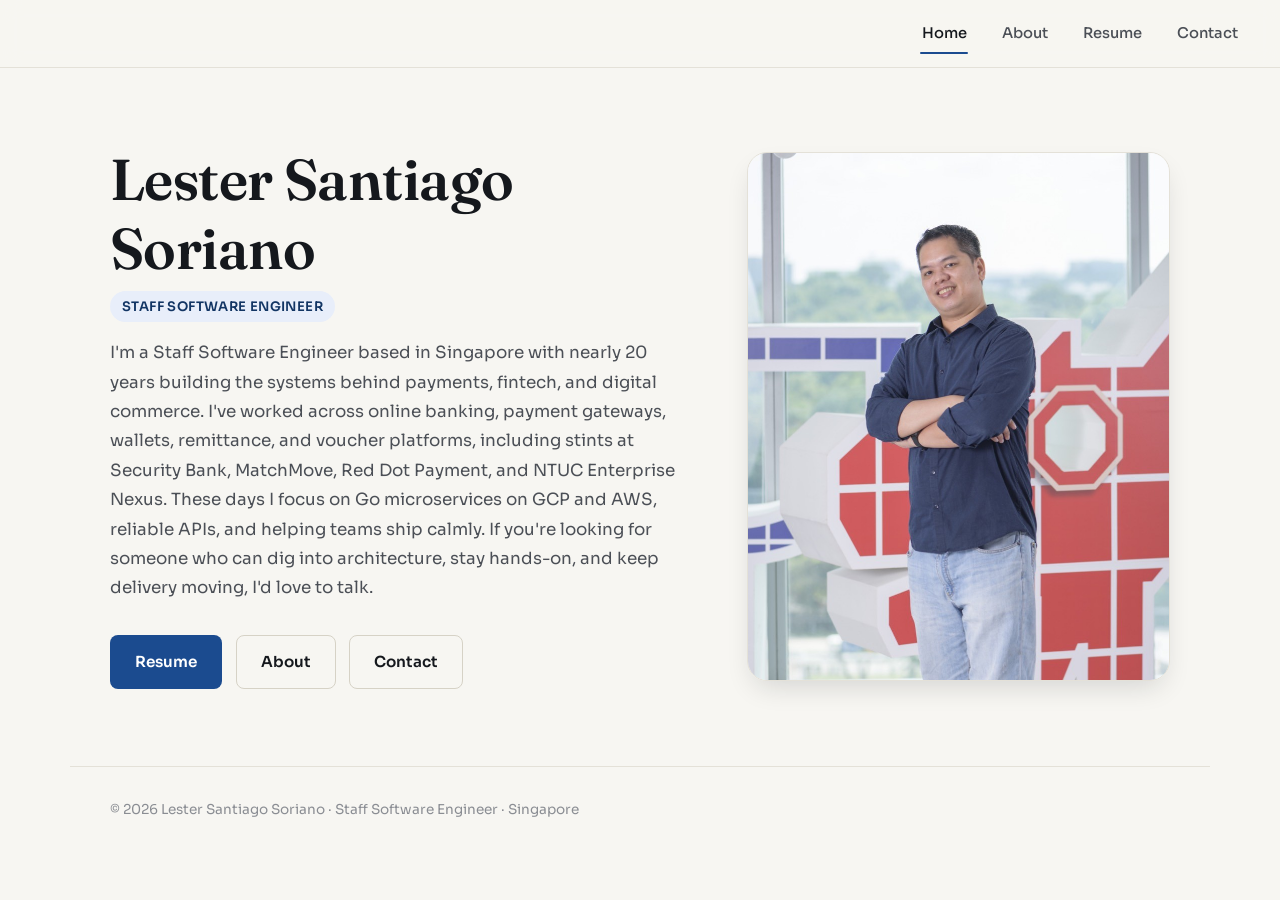
==== commit 9da1408a: "Remove Frozentech03 site name/branding from nav header and metadata" ====
--- a/index.html
+++ b/index.html
@@ -11,7 +11,6 @@
     <link rel="canonical" href="https://frozentech03.github.io/" />
     <meta name="author" content="Lester Santiago Soriano" />
     <meta property="og:type" content="profile" />
-    <meta property="og:site_name" content="Frozentech03" />
     <meta property="og:title" content="Lester Santiago Soriano - Staff Software Engineer in Singapore" />
     <meta
       property="og:description"
@@ -37,7 +36,6 @@
             "@type": "WebSite",
             "@id": "https://frozentech03.github.io/#website",
             "url": "https://frozentech03.github.io/",
-            "name": "Frozentech03",
             "alternateName": "Lester Soriano",
             "description": "Personal site and resume of Lester Santiago Soriano, Staff Software Engineer in Singapore.",
             "publisher": { "@id": "https://frozentech03.github.io/#person" },
@@ -107,7 +105,6 @@
     <a class="skip-link" href="#main">Skip to content</a>
 
     <header class="site-header">
-      <a class="logo" href="index.html">Frozentech03</a>
       <nav class="nav" aria-label="Primary">
         <a href="index.html" aria-current="page">Home</a>
         <a href="about.html">About</a>
--- a/styles.css
+++ b/styles.css
@@ -125,7 +125,7 @@
   z-index: 100;
   display: flex;
   align-items: center;
-  justify-content: space-between;
+  justify-content: flex-end;
   gap: 1.5rem;
   height: var(--header-h);
   padding-inline: clamp(1.25rem, 4vw, 2.5rem);
@@ -133,19 +133,6 @@
   backdrop-filter: blur(10px);
   -webkit-backdrop-filter: blur(10px);
   border-bottom: 1px solid var(--border);
-}
-
-.logo {
-  font-family: var(--serif);
-  font-weight: 600;
-  font-size: 1.15rem;
-  color: var(--ink);
-  text-decoration: none;
-  letter-spacing: -0.01em;
-}
-
-.logo:hover {
-  color: var(--accent);
 }
 
 .nav {
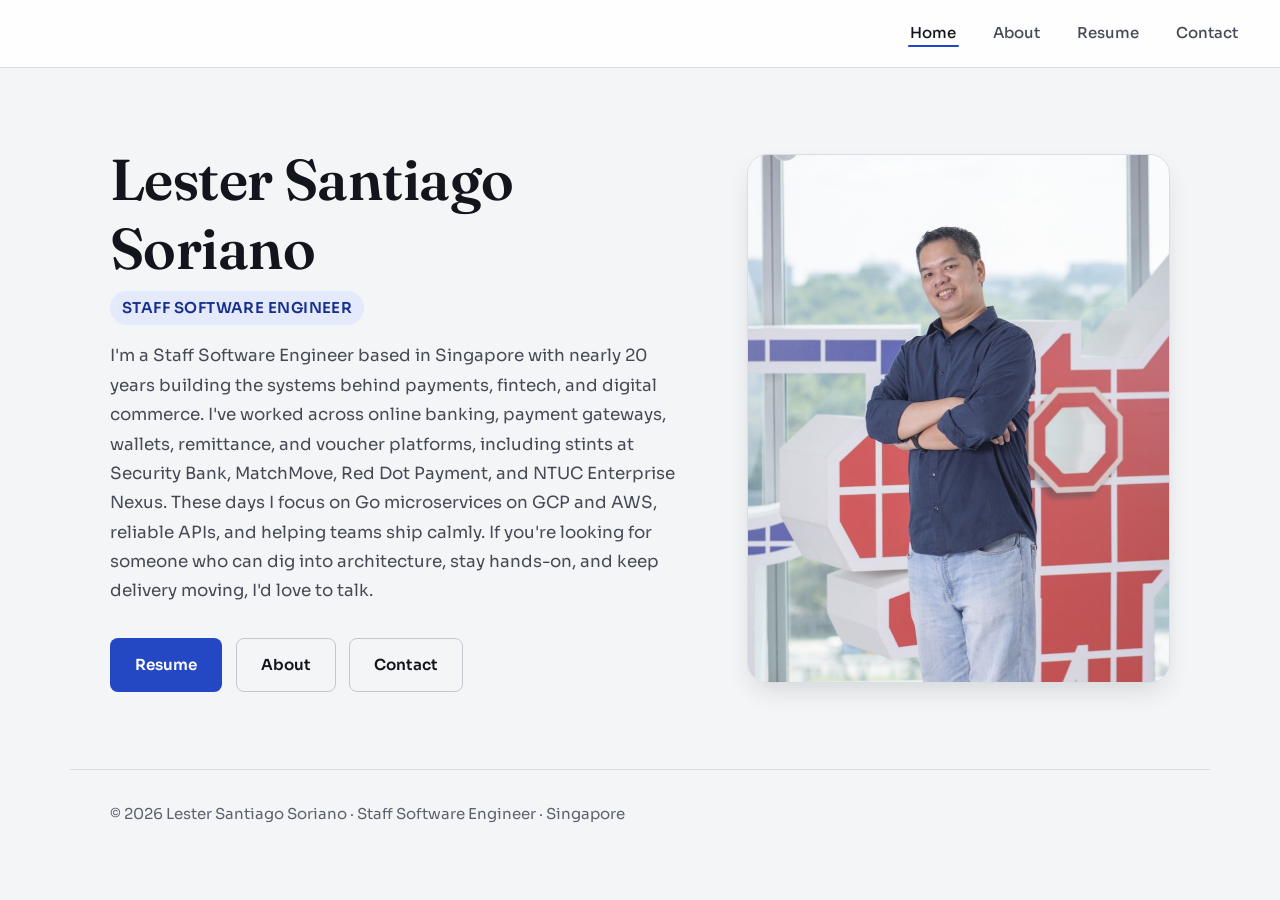
==== commit 26c94daa: "Redesign visual system per Apple HIG review: fintech-grounded palette, mono signature type, accessib" ====
--- a/index.html
+++ b/index.html
@@ -96,7 +96,7 @@
     <link rel="preconnect" href="https://fonts.googleapis.com" />
     <link rel="preconnect" href="https://fonts.gstatic.com" crossorigin />
     <link
-      href="https://fonts.googleapis.com/css2?family=Fraunces:opsz,wght@9..144,500;9..144,600&family=Sora:wght@400;500;600&display=swap"
+      href="https://fonts.googleapis.com/css2?family=Fraunces:opsz,wght@9..144,500;9..144,600&family=Sora:wght@400;500;600&family=IBM+Plex+Mono:wght@400;500&display=swap"
       rel="stylesheet"
     />
     <link rel="stylesheet" href="styles.css" />
--- a/styles.css
+++ b/styles.css
@@ -1,28 +1,50 @@
 /* ==========================================================================
-   Frozentech03 / Lester Santiago Soriano — design system
-   Minimal, corporate, light theme.
+   Lester Santiago Soriano — design system
+   Grounded in Apple's Human Interface Guidelines: semantic color tokens with
+   verified light/dark contrast, a real type scale, and a signature monospace
+   treatment for technical data (dates, tech tags, phone) — a payments/backend
+   engineer's ledger, not a generic portfolio template.
    ========================================================================== */
 
 :root {
-  --bg: #f7f6f2;
+  /* Surfaces — cool graphite-gray, not warm cream */
+  --bg: #f4f5f7;
   --surface: #ffffff;
-  --surface-alt: #f0eee7;
-  --ink: #15181d;
-  --ink-soft: #4b4f56;
-  --ink-faint: #8a8d93;
-  --border: #e4e1d8;
-  --border-strong: #d6d2c6;
-
-  --accent: #1b4b8f;
-  --accent-dark: #123564;
-  --accent-soft: #e8eefa;
+  --surface-alt: #e9ebef;
+  --header-bg: color-mix(in srgb, var(--surface) 88%, transparent);
+
+  /* Content */
+  --ink: #12151b;
+  --ink-soft: #454a54;
+  --ink-faint: #5b616d;
+
+  /* Structure */
+  --border: #dadde3;
+  --border-strong: #c3c7d0;
+
+  /* Accent — one color, one meaning: links, focus, primary actions */
+  --accent: #2447c4;
+  --accent-dark: #17318c;
+  --accent-soft: #e4e9fb;
+  --on-accent: #ffffff;
+
+  /* Semantic (separate from accent) */
+  --success: #1e7a46;
+  --danger: #b3261e;
 
   --serif: "Fraunces", Georgia, "Times New Roman", serif;
   --sans: "Sora", -apple-system, BlinkMacSystemFont, "Segoe UI", Roboto, Helvetica, Arial, sans-serif;
+  --mono: "IBM Plex Mono", ui-monospace, "SF Mono", Menlo, Consolas, monospace;
+
+  /* Type scale — two small tiers instead of nine ad hoc sizes, both clear
+     Apple's stated minimums (10pt desktop / 11pt mobile, ~13.3px/14.7px) */
+  --text-meta: 0.9375rem;   /* 15px — labels, dates, chips, footer, nav */
+  --text-small: 0.95rem;    /* 15.2px — secondary body copy */
 
   --radius-sm: 8px;
   --radius: 12px;
   --radius-lg: 20px;
+  --radius-chip: 6px;
 
   --shadow-sm: 0 1px 2px rgba(21, 24, 29, 0.06), 0 1px 1px rgba(21, 24, 29, 0.04);
   --shadow-md: 0 12px 28px -8px rgba(21, 24, 29, 0.16);
@@ -31,6 +53,32 @@
   --content: 66ch;
 
   --header-h: 4.25rem;
+}
+
+@media (prefers-color-scheme: dark) {
+  :root {
+    --bg: #14171e;
+    --surface: #1b1f27;
+    --surface-alt: #232833;
+
+    --ink: #eceef2;
+    --ink-soft: #b9bec9;
+    --ink-faint: #8992a3;
+
+    --border: #2b3039;
+    --border-strong: #3a4049;
+
+    --accent: #8fa0ff;
+    --accent-dark: #b7c2ff;
+    --accent-soft: #232c4d;
+    --on-accent: #14171e;
+
+    --success: #5fdb9e;
+    --danger: #ff8a80;
+
+    --shadow-sm: 0 1px 2px rgba(0, 0, 0, 0.5), 0 1px 1px rgba(0, 0, 0, 0.4);
+    --shadow-md: 0 12px 28px -8px rgba(0, 0, 0, 0.6);
+  }
 }
 
 /* ---------- Reset ---------- */
@@ -62,7 +110,7 @@
 
 a {
   color: var(--accent);
-  text-decoration-color: rgba(27, 75, 143, 0.35);
+  text-decoration-color: color-mix(in srgb, var(--accent) 35%, transparent);
   text-underline-offset: 3px;
 }
 
@@ -80,6 +128,7 @@
   margin: 0 0 0.6em;
   font-weight: 600;
   letter-spacing: -0.01em;
+  text-wrap: balance;
 }
 
 p {
@@ -99,6 +148,21 @@
   outline: 2px solid var(--accent);
   outline-offset: 3px;
   border-radius: 4px;
+}
+
+@media (prefers-reduced-motion: reduce) {
+  html {
+    scroll-behavior: auto;
+  }
+
+  *,
+  *::before,
+  *::after {
+    animation-duration: 0.01ms !important;
+    animation-iteration-count: 1 !important;
+    transition-duration: 0.01ms !important;
+    scroll-behavior: auto !important;
+  }
 }
 
 /* ---------- Skip link ---------- */
@@ -107,7 +171,7 @@
   left: -999px;
   top: 0;
   background: var(--accent);
-  color: #fff;
+  color: var(--on-accent);
   padding: 0.75rem 1.25rem;
   border-radius: 0 0 8px 0;
   z-index: 200;
@@ -129,7 +193,7 @@
   gap: 1.5rem;
   height: var(--header-h);
   padding-inline: clamp(1.25rem, 4vw, 2.5rem);
-  background: rgba(247, 246, 242, 0.86);
+  background: var(--header-bg);
   backdrop-filter: blur(10px);
   -webkit-backdrop-filter: blur(10px);
   border-bottom: 1px solid var(--border);
@@ -138,15 +202,18 @@
 .nav {
   display: flex;
   gap: clamp(1rem, 2.5vw, 2rem);
-  font-size: 0.92rem;
+  font-size: var(--text-meta);
   font-weight: 500;
 }
 
 .nav a {
+  display: inline-flex;
+  align-items: center;
   color: var(--ink-soft);
   text-decoration: none;
-  padding: 0.4rem 0.1rem;
+  padding: 0.75rem 0.15rem;
   position: relative;
+  min-height: 44px;
 }
 
 .nav a:hover {
@@ -162,7 +229,7 @@
   position: absolute;
   left: 0;
   right: 0;
-  bottom: -2px;
+  bottom: 0.65rem;
   height: 2px;
   background: var(--accent);
   border-radius: 2px;
@@ -189,12 +256,12 @@
 
 .btn-primary {
   background: var(--accent);
-  color: #fff;
+  color: var(--on-accent);
 }
 
 .btn-primary:hover {
   background: var(--accent-dark);
-  color: #fff;
+  color: var(--on-accent);
 }
 
 .btn-ghost {
@@ -217,7 +284,7 @@
   border: 1px solid var(--border-strong);
   color: var(--ink);
   font-weight: 600;
-  font-size: 0.9rem;
+  font-size: var(--text-meta);
   text-decoration: none;
   white-space: nowrap;
 }
@@ -251,7 +318,7 @@
   background: var(--accent-soft);
   color: var(--accent-dark);
   border-radius: 999px;
-  font-size: 0.82rem;
+  font-size: var(--text-meta);
   font-weight: 600;
   letter-spacing: 0.03em;
   text-transform: uppercase;
@@ -374,7 +441,7 @@
   margin-top: 2.25rem;
 }
 
-/* ---------- Lightbox ---------- */
+/* ---------- Lightbox (deliberately theme-invariant: always a dark stage) ---------- */
 .lightbox {
   position: fixed;
   inset: 0;
@@ -450,7 +517,7 @@
 }
 
 .contact-links .label {
-  font-size: 0.78rem;
+  font-size: var(--text-meta);
   font-weight: 600;
   text-transform: uppercase;
   letter-spacing: 0.05em;
@@ -468,10 +535,77 @@
   color: var(--accent);
 }
 
+.contact-links a[href^="tel:"] {
+  font-family: var(--mono);
+  letter-spacing: 0.01em;
+}
+
 .contact-links span:not(.label) {
   font-size: 1.05rem;
   font-weight: 600;
   color: var(--ink);
+}
+
+.contact-form-card {
+  margin-top: 1.5rem;
+}
+
+.form-title {
+  font-family: var(--serif);
+  font-size: 1.3rem;
+  margin: 0 0 1.25rem;
+  color: var(--ink);
+}
+
+.form-field {
+  margin-bottom: 1.1rem;
+}
+
+.form-field label {
+  display: block;
+  font-size: var(--text-meta);
+  font-weight: 600;
+  text-transform: uppercase;
+  letter-spacing: 0.05em;
+  color: var(--ink-faint);
+  margin-bottom: 0.4rem;
+}
+
+.form-field input,
+.form-field textarea {
+  width: 100%;
+  padding: 0.7rem 0.9rem;
+  border: 1px solid var(--border-strong);
+  border-radius: var(--radius-sm);
+  background: var(--surface);
+  color: var(--ink);
+  font: inherit;
+  font-size: 1rem; /* 16px avoids iOS Safari auto-zoom on focus */
+}
+
+.form-field input:focus,
+.form-field textarea:focus {
+  outline: 2px solid var(--accent);
+  outline-offset: 1px;
+  border-color: var(--accent);
+}
+
+.form-field textarea {
+  resize: vertical;
+}
+
+.form-status {
+  margin: 0.9rem 0 0;
+  font-size: var(--text-meta);
+  min-height: 1.2em;
+}
+
+.form-status.is-success {
+  color: var(--success);
+}
+
+.form-status.is-error {
+  color: var(--danger);
 }
 
 /* ---------- Resume ---------- */
@@ -503,7 +637,7 @@
   color: var(--accent-dark);
   font-weight: 600;
   text-transform: uppercase;
-  font-size: 0.82rem;
+  font-size: var(--text-meta);
   letter-spacing: 0.05em;
   margin: 0;
 }
@@ -518,10 +652,10 @@
   overflow-x: auto;
   padding: 0.85rem 0;
   margin-bottom: 2rem;
-  background: rgba(255, 255, 255, 0.92);
+  background: color-mix(in srgb, var(--surface) 92%, transparent);
   backdrop-filter: blur(6px);
   border-bottom: 1px solid var(--border);
-  font-size: 0.85rem;
+  font-size: var(--text-meta);
   font-weight: 600;
 }
 
@@ -580,7 +714,7 @@
 
 .skills-board h3 {
   font-family: var(--sans);
-  font-size: 0.82rem;
+  font-size: var(--text-meta);
   font-weight: 700;
   text-transform: uppercase;
   letter-spacing: 0.05em;
@@ -606,7 +740,7 @@
 }
 
 .tech-skills dt {
-  font-size: 0.8rem;
+  font-size: var(--text-meta);
   font-weight: 600;
   color: var(--ink-faint);
 }
@@ -614,7 +748,7 @@
 .tech-skills dd {
   margin: 0;
   color: var(--ink-soft);
-  font-size: 0.92rem;
+  font-size: var(--text-small);
   line-height: 1.55;
 }
 
@@ -630,17 +764,19 @@
   color: var(--accent-dark);
   border-radius: 999px;
   padding: 0.35rem 0.85rem;
-  font-size: 0.85rem;
+  font-size: var(--text-meta);
   font-weight: 600;
 }
 
 .skills-board > div > p {
   color: var(--ink-soft);
-  font-size: 0.92rem;
+  font-size: var(--text-small);
   margin: 0;
 }
 
-/* Tag pills (core competencies / tech-line) */
+/* Tag pills (core competencies / tech-line) — rendered as code tokens:
+   monospace + a tighter chip radius, distinct from the soft trait pills
+   above. Structure signals meaning: this is technical data. */
 .tag-row {
   display: flex;
   flex-wrap: wrap;
@@ -653,10 +789,11 @@
   background: var(--surface-alt);
   border: 1px solid var(--border);
   color: var(--ink-soft);
-  border-radius: 999px;
+  border-radius: var(--radius-chip);
   padding: 0.3rem 0.75rem;
-  font-size: 0.8rem;
-  font-weight: 600;
+  font-family: var(--mono);
+  font-size: 0.875rem;
+  font-weight: 500;
   line-height: 1.3;
 }
 
@@ -728,8 +865,10 @@
   flex-wrap: wrap;
   gap: 0 0.6rem;
   color: var(--ink-faint);
-  font-size: 0.85rem;
-  font-weight: 600;
+  font-family: var(--mono);
+  font-size: var(--text-meta);
+  font-weight: 500;
+  font-variant-numeric: tabular-nums;
   white-space: nowrap;
 }
 
@@ -745,7 +884,7 @@
 
 .job-blurb {
   color: var(--ink-soft);
-  font-size: 0.95rem;
+  font-size: var(--text-small);
   font-style: italic;
   margin-bottom: 0.85rem;
 }
@@ -762,7 +901,7 @@
   position: relative;
   padding-left: 1.15rem;
   color: var(--ink-soft);
-  font-size: 0.95rem;
+  font-size: var(--text-small);
   line-height: 1.65;
 }
 
@@ -806,7 +945,7 @@
 
 .job-top .company {
   font-family: var(--sans);
-  font-size: 0.9rem;
+  font-size: var(--text-meta);
   color: var(--ink-soft);
   margin: 0;
 }
@@ -851,19 +990,20 @@
 }
 
 .testimonial-title {
-  font-size: 0.82rem;
+  font-size: var(--text-meta);
   color: var(--ink-soft);
   margin: 0;
 }
 
 .testimonial-date {
-  font-size: 0.78rem;
+  font-family: var(--mono);
+  font-size: var(--text-meta);
   color: var(--ink-faint);
   margin: 0.1rem 0 0;
 }
 
 .testimonial-body {
-  font-size: 0.92rem;
+  font-size: var(--text-small);
   line-height: 1.65;
   color: var(--ink-soft);
   margin: 0;
@@ -878,7 +1018,7 @@
   margin: 0 auto;
   padding: 2rem clamp(1.25rem, 4vw, 2.5rem) 3rem;
   color: var(--ink-faint);
-  font-size: 0.85rem;
+  font-size: var(--text-meta);
   border-top: 1px solid var(--border);
 }
 
@@ -890,7 +1030,6 @@
 
   .hero-visual {
     order: -1;
-    max-width: 320px;
   }
 
   .skills-board {
@@ -899,7 +1038,6 @@
 
   .nav {
     gap: 1rem;
-    font-size: 0.85rem;
   }
 }
 
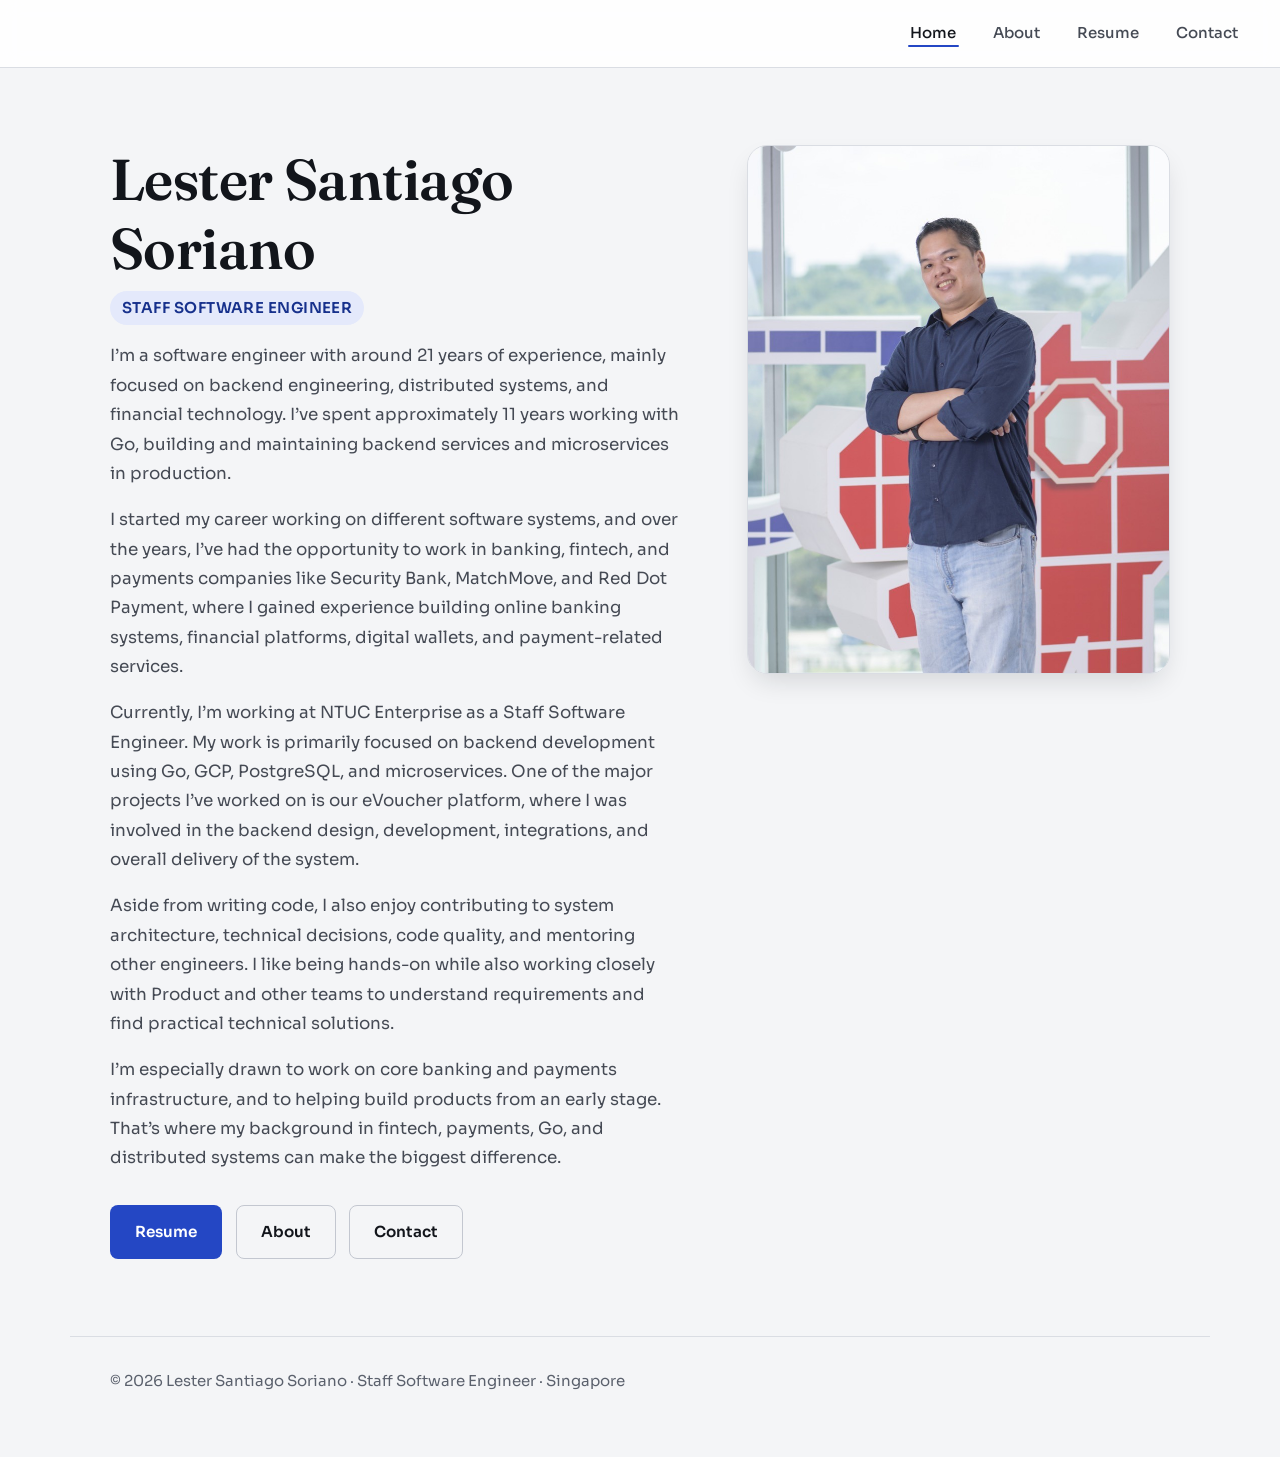
==== commit 0f916f41: "Rewrite home page intro and align hero photo with name" ====
--- a/index.html
+++ b/index.html
@@ -118,17 +118,44 @@
         <div class="hero-copy">
           <h1 class="hero-brand">Lester Santiago Soriano</h1>
           <p class="hero-role">Staff Software Engineer</p>
-          <p class="hero-lede">
-            I'm a Staff Software Engineer based in Singapore with
-            nearly 20 years building the systems behind payments, fintech, and
-            digital commerce. I've worked across online banking, payment
-            gateways, wallets, remittance, and voucher platforms, including
-            stints at Security Bank, MatchMove, Red Dot Payment, and NTUC
-            Enterprise Nexus. These days I focus on Go microservices on GCP and
-            AWS, reliable APIs, and helping teams ship calmly. If you're looking
-            for someone who can dig into architecture, stay hands-on, and keep
-            delivery moving, I'd love to talk.
-          </p>
+          <div class="hero-lede">
+            <p>
+              I’m a software engineer with around 21 years of experience,
+              mainly focused on backend engineering, distributed systems, and
+              financial technology. I’ve spent approximately 11 years working
+              with Go, building and maintaining backend services and
+              microservices in production.
+            </p>
+            <p>
+              I started my career working on different software systems, and
+              over the years, I’ve had the opportunity to work in banking,
+              fintech, and payments companies like Security Bank, MatchMove,
+              and Red Dot Payment, where I gained experience building online
+              banking systems, financial platforms, digital wallets, and
+              payment-related services.
+            </p>
+            <p>
+              Currently, I’m working at NTUC Enterprise as a Staff Software
+              Engineer. My work is primarily focused on backend development
+              using Go, GCP, PostgreSQL, and microservices. One of the major
+              projects I’ve worked on is our eVoucher platform, where I was
+              involved in the backend design, development, integrations, and
+              overall delivery of the system.
+            </p>
+            <p>
+              Aside from writing code, I also enjoy contributing to system
+              architecture, technical decisions, code quality, and mentoring
+              other engineers. I like being hands-on while also working closely
+              with Product and other teams to understand requirements and find
+              practical technical solutions.
+            </p>
+            <p>
+              I’m especially drawn to work on core banking and payments
+              infrastructure, and to helping build products from an early stage.
+              That’s where my background in fintech, payments, Go, and
+              distributed systems can make the biggest difference.
+            </p>
+          </div>
           <div class="hero-actions">
             <a class="btn btn-primary" href="resume.html">Resume</a>
             <a class="btn btn-ghost" href="about.html">About</a>
--- a/styles.css
+++ b/styles.css
@@ -55,31 +55,34 @@
   --header-h: 4.25rem;
 }
 
-@media (prefers-color-scheme: dark) {
-  :root {
-    --bg: #14171e;
-    --surface: #1b1f27;
-    --surface-alt: #232833;
-
-    --ink: #eceef2;
-    --ink-soft: #b9bec9;
-    --ink-faint: #8992a3;
-
-    --border: #2b3039;
-    --border-strong: #3a4049;
-
-    --accent: #8fa0ff;
-    --accent-dark: #b7c2ff;
-    --accent-soft: #232c4d;
-    --on-accent: #14171e;
-
-    --success: #5fdb9e;
-    --danger: #ff8a80;
-
-    --shadow-sm: 0 1px 2px rgba(0, 0, 0, 0.5), 0 1px 1px rgba(0, 0, 0, 0.4);
-    --shadow-md: 0 12px 28px -8px rgba(0, 0, 0, 0.6);
-  }
-}
+/* Dark mode is disabled on purpose: the site defaults to light regardless
+   of the visitor's system setting. The verified dark token set below is kept
+   for reference if dark mode is reintroduced later (e.g. behind an explicit
+   toggle rather than prefers-color-scheme).
+:root.dark-reference-only {
+  --bg: #14171e;
+  --surface: #1b1f27;
+  --surface-alt: #232833;
+
+  --ink: #eceef2;
+  --ink-soft: #b9bec9;
+  --ink-faint: #8992a3;
+
+  --border: #2b3039;
+  --border-strong: #3a4049;
+
+  --accent: #8fa0ff;
+  --accent-dark: #b7c2ff;
+  --accent-soft: #232c4d;
+  --on-accent: #14171e;
+
+  --success: #5fdb9e;
+  --danger: #ff8a80;
+
+  --shadow-sm: 0 1px 2px rgba(0, 0, 0, 0.5), 0 1px 1px rgba(0, 0, 0, 0.4);
+  --shadow-md: 0 12px 28px -8px rgba(0, 0, 0, 0.6);
+}
+*/
 
 /* ---------- Reset ---------- */
 *,
@@ -308,7 +311,7 @@
   display: grid;
   grid-template-columns: 1.15fr 0.85fr;
   gap: clamp(2rem, 5vw, 4rem);
-  align-items: center;
+  align-items: start;
 }
 
 .hero-role {
@@ -335,6 +338,10 @@
   font-size: 1.05rem;
   line-height: 1.75;
   margin-bottom: 2rem;
+}
+
+.hero-lede p + p {
+  margin-top: 1rem;
 }
 
 .hero-actions {
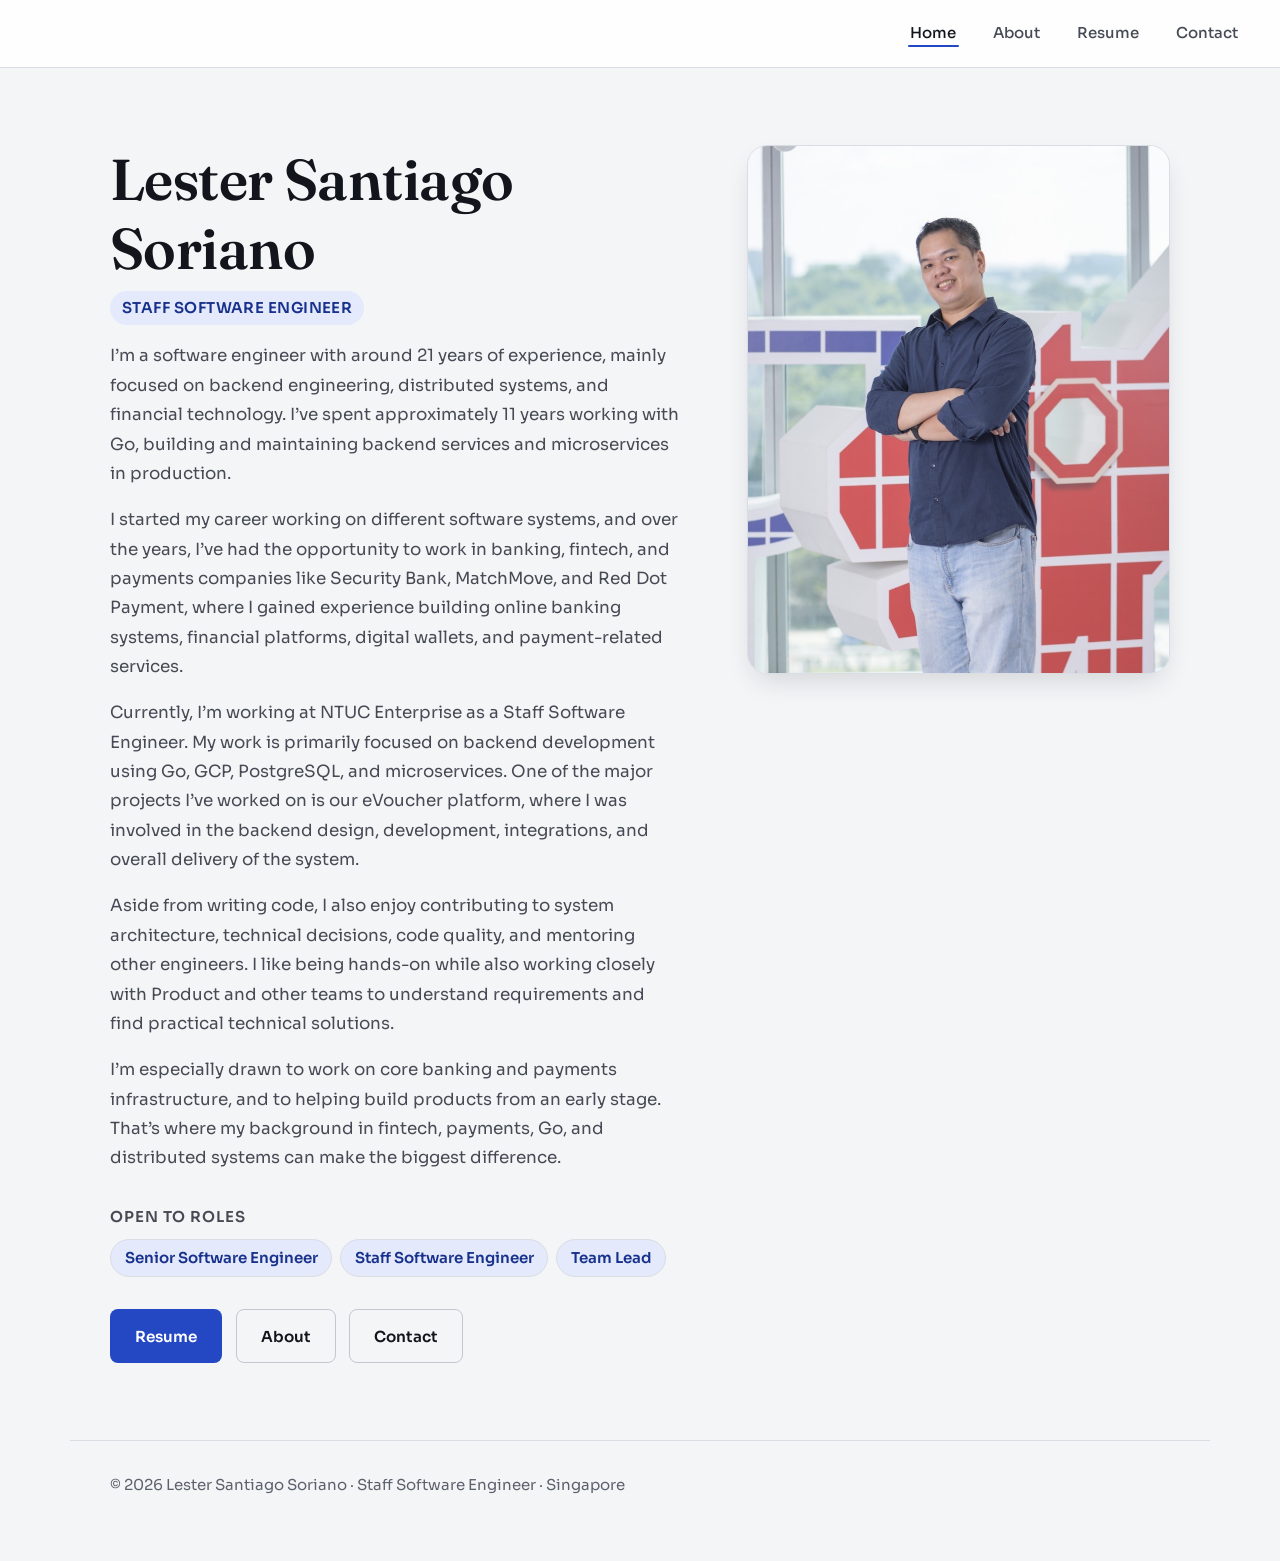
==== commit a5f6a4df: "Add open-to-roles section to home page" ====
--- a/index.html
+++ b/index.html
@@ -156,6 +156,14 @@
               distributed systems can make the biggest difference.
             </p>
           </div>
+          <div class="hero-open">
+            <p class="hero-open-label">Open to roles</p>
+            <ul class="hero-open-list">
+              <li>Senior Software Engineer</li>
+              <li>Staff Software Engineer</li>
+              <li>Team Lead</li>
+            </ul>
+          </div>
           <div class="hero-actions">
             <a class="btn btn-primary" href="resume.html">Resume</a>
             <a class="btn btn-ghost" href="about.html">About</a>
--- a/styles.css
+++ b/styles.css
@@ -342,6 +342,38 @@
 
 .hero-lede p + p {
   margin-top: 1rem;
+}
+
+.hero-open {
+  margin-bottom: 2rem;
+}
+
+.hero-open-label {
+  margin: 0 0 0.6rem;
+  color: var(--ink-soft);
+  font-size: var(--text-meta);
+  font-weight: 600;
+  letter-spacing: 0.06em;
+  text-transform: uppercase;
+}
+
+.hero-open-list {
+  display: flex;
+  flex-wrap: wrap;
+  gap: 0.5rem;
+  margin: 0;
+  padding: 0;
+  list-style: none;
+}
+
+.hero-open-list li {
+  padding: 0.35rem 0.85rem;
+  border: 1px solid var(--border);
+  border-radius: 999px;
+  background: var(--accent-soft);
+  color: var(--accent-dark);
+  font-size: var(--text-meta);
+  font-weight: 600;
 }
 
 .hero-actions {
